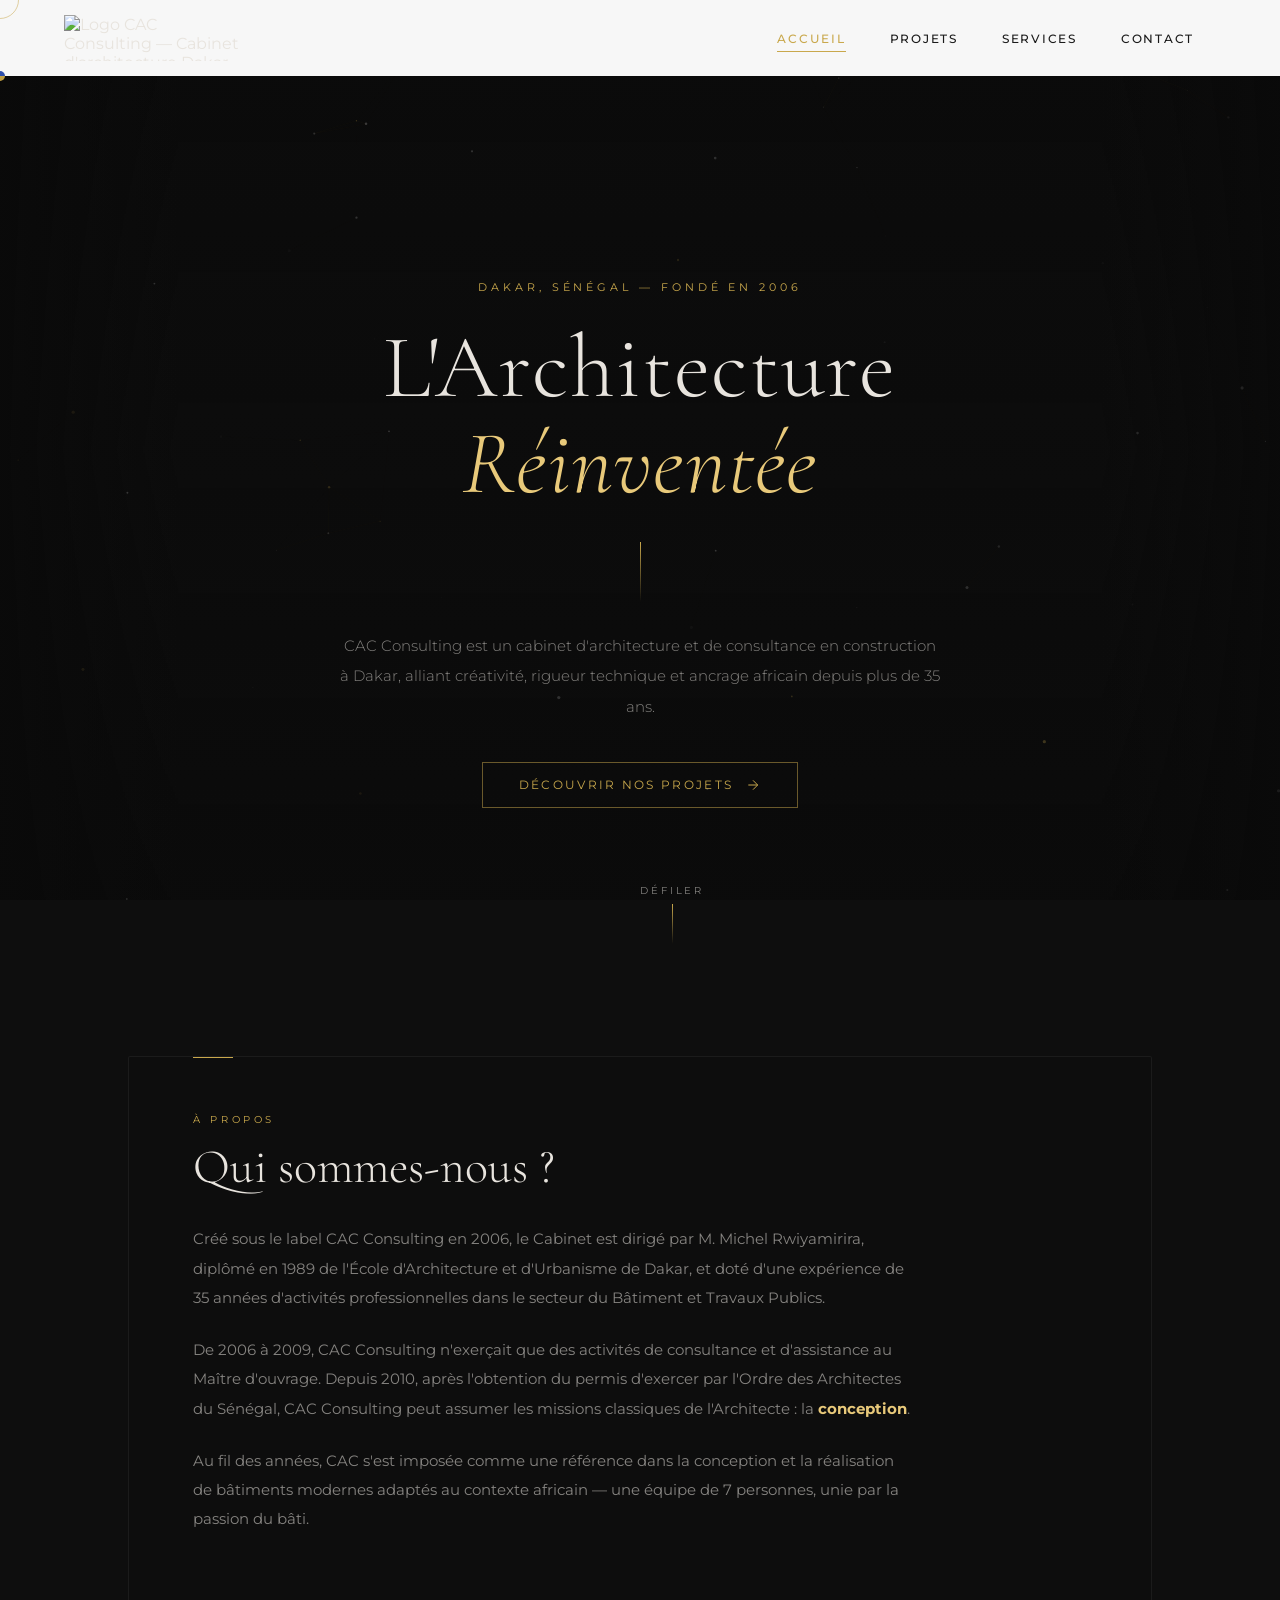
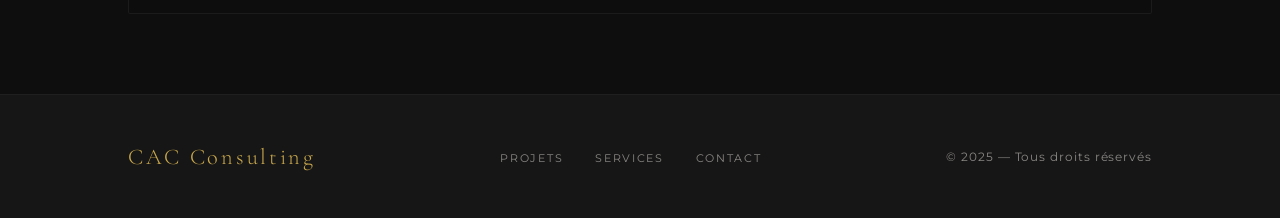
==== index.html @ 63fd09fb "Add files via upload" ====
<!DOCTYPE html>
<html lang="fr">
<head>
  <meta charset="UTF-8">
  <meta name="viewport" content="width=device-width, initial-scale=1.0">

  <!-- ══ SEO ESSENTIEL ══ -->
  <title>CAC Consulting — Cabinet d'Architecture à Dakar, Sénégal</title>
  <meta name="description" content="CAC Consulting est un cabinet d'architecture et de consultance en construction à Dakar, Sénégal. Conception de projets résidentiels, commerciaux et institutionnels adaptés au contexte africain depuis 2006.">
  <meta name="keywords" content="architecte Dakar, cabinet architecture Sénégal, CAC Consulting, construction Dakar, maître d'œuvre Sénégal, projet architectural Afrique">
  <meta name="author" content="CAC Consulting">
  <meta name="robots" content="index, follow">
  <link rel="canonical" href="https://cacarchitecture.com/index.html">

  <!-- ══ OPEN GRAPH (aperçu sur réseaux sociaux & Google) ══ -->
  <meta property="og:type" content="website">
  <meta property="og:url" content="https://cacarchitecture.com/">
  <meta property="og:title" content="CAC Consulting — Cabinet d'Architecture à Dakar">
  <meta property="og:description" content="Cabinet d'architecture et de consultance en construction à Dakar depuis 2006. Projets résidentiels, commerciaux et institutionnels au Sénégal et en Afrique.">
  <meta property="og:image" content="https://cacarchitecture.com/logoCAC2018SANSADRESSE.jpg">
  <meta property="og:locale" content="fr_SN">
  <meta property="og:site_name" content="CAC Consulting">

  <!-- ══ TWITTER CARD ══ -->
  <meta name="twitter:card" content="summary_large_image">
  <meta name="twitter:title" content="CAC Consulting — Cabinet d'Architecture à Dakar">
  <meta name="twitter:description" content="Cabinet d'architecture et de consultance en construction à Dakar depuis 2006.">
  <meta name="twitter:image" content="https://cacarchitecture.com/logoCAC2018SANSADRESSE.jpg">

  <!-- ══ FAVICON ══ -->
  <link rel="icon" type="image/svg+xml" href="favicon.svg">
  <link rel="icon" type="image/x-icon" href="favicon.ico">
  <link rel="apple-touch-icon" href="logoCAC2018SANSADRESSE.jpg">

  <!-- ══ SITEMAP & GOOGLE VERIFICATION ══ -->
  <meta name="google-site-verification" content="D6fVQPkwLm6LbnznuDpo_5Sk0I5CXZThXL60YUPrvog">

  <!-- ══ DONNÉES STRUCTURÉES (Schema.org) — aide Google à comprendre le site ══ -->
  <script type="application/ld+json">
  {
    "@context": "https://schema.org",
    "@type": "ArchitectureFirm",
    "name": "CAC Consulting",
    "url": "https://cacarchitecture.com",
    "logo": "https://cacarchitecture.com/logoCAC2018SANSADRESSE.jpg",
    "image": "https://cacarchitecture.com/logoCAC2018SANSADRESSE.jpg",
    "description": "Cabinet d'architecture et de consultance en construction à Dakar, Sénégal. Conception de projets résidentiels, commerciaux et institutionnels adaptés au contexte africain depuis 2006.",
    "foundingDate": "2006",
    "address": {
      "@type": "PostalAddress",
      "streetAddress": "SICAP Liberté VI N°6247, 2e Étage",
      "addressLocality": "Dakar",
      "addressCountry": "SN"
    },
    "contactPoint": {
      "@type": "ContactPoint",
      "telephone": "+221-77-636-14-85",
      "email": "cac.architecture@gmail.com",
      "contactType": "customer service",
      "availableLanguage": ["French"]
    },
    "areaServed": ["Sénégal", "Afrique de l'Ouest"],
    "sameAs": []
  }
  </script>

  <link rel="stylesheet" href="style.css">
</head>
<body>

  <!-- Curseur -->
  <div id="cursor"></div>
  <div id="cursor-ring"></div>

  <!-- Loader -->
  <div id="page-loader">
    <div class="loader-logo">CAC</div>
    <div class="loader-bar"></div>
  </div>

  <!-- ══ IMAGES DÉFILANTES EN ARRIÈRE-PLAN ══ -->
  <div class="bg-strip-wrapper">
    <div class="bg-strip row-1">
      <img src="images/GARDEN SPA A NGOR copie.jpg"                                    alt="">
      <img src="images/IMMEUBLE DE RESIDENCES A SACRE COEUR CHEIKH MBACKE copie.jpg"  alt="">
      <img src="images/MIX BUREAUX ET RESIDENCES AU ALMADIES copie.jpg"               alt="">
      <img src="images/IMMEUBLE D'APPARTEMENT CHEIKH SARR copie.jpg"                  alt="">
      <img src="images/Diapositive1.JPG"                                               alt="">
      <img src="images/AMPHITHEATRE copie.jpg"                                        alt="">
      <img src="images/ISD DAKAR 001.jpg"                                             alt="">
      <!-- Duplicata boucle -->
      <img src="images/GARDEN SPA A NGOR copie.jpg"                                    alt="">
      <img src="images/IMMEUBLE DE RESIDENCES A SACRE COEUR CHEIKH MBACKE copie.jpg"  alt="">
      <img src="images/MIX BUREAUX ET RESIDENCES AU ALMADIES copie.jpg"               alt="">
      <img src="images/IMMEUBLE D'APPARTEMENT CHEIKH SARR copie.jpg"                  alt="">
      <img src="images/Diapositive1.JPG"                                               alt="">
      <img src="images/AMPHITHEATRE copie.jpg"                                        alt="">
      <img src="images/ISD DAKAR 001.jpg"                                             alt="">
    </div>
    <div class="bg-strip row-2">
      <img src="images/VUE 1 OPTION 3.jpg"                                            alt="">
      <img src="images/VUE D'ENSEMBLE.jpeg"                                           alt="">
      <img src="images/VUE 04 GASHAGAZA 000 CADRE copie.jpg"                          alt="">
      <img src="images/VUE 5.jpg"                                                     alt="">
      <img src="images/VUE 01 PEYTAVIN MAJ copie.jpg"                                 alt="">
      <img src="images/VUE CONIQUE GAUCHE IMM MALAMINE CADRE copie.jpg"               alt="">
      <img src="images/Tambacounda.png"                                               alt="">
      <!-- Duplicata -->
      <img src="images/VUE 1 OPTION 3.jpg"                                            alt="">
      <img src="images/VUE D'ENSEMBLE.jpeg"                                           alt="">
      <img src="images/VUE 04 GASHAGAZA 000 CADRE copie.jpg"                          alt="">
      <img src="images/VUE 5.jpg"                                                     alt="">
      <img src="images/VUE 01 PEYTAVIN MAJ copie.jpg"                                 alt="">
      <img src="images/VUE CONIQUE GAUCHE IMM MALAMINE CADRE copie.jpg"               alt="">
      <img src="images/Tambacounda.png"                                               alt="">
    </div>
    <div class="bg-strip-divider"></div>
  </div>

  <canvas id="particles-canvas"></canvas>

  <!-- HEADER -->
  <header>
    <div class="logo-container">
      <img src="logoCAC2018SANSADRESSE.jpg" alt="Logo CAC Consulting — Cabinet d'architecture Dakar" class="logo">
    </div>
    <button class="hamburger" aria-label="Menu" aria-expanded="false">
      <span></span><span></span><span></span>
    </button>
    <nav>
      <ul>
        <li><a href="index.html">Accueil</a></li>
        <li><a href="projets.html">Projets</a></li>
        <li><a href="services.html">Services</a></li>
        <li><a href="contact.html">Contact</a></li>
      </ul>
    </nav>
  </header>

  <!-- HERO -->
  <section id="accueil">
    <div class="hero-inner">
      <p class="hero-eyebrow">Dakar, Sénégal — Fondé en 2006</p>
      <h1 class="hero-title">L'Architecture<br><em>Réinventée</em></h1>
      <div class="hero-divider"></div>
      <p class="hero-text">
        CAC Consulting est un cabinet d'architecture et de consultance en construction à Dakar, alliant créativité, rigueur technique et ancrage africain depuis plus de 35 ans.
      </p>
      <a href="projets.html" class="hero-cta">
        Découvrir nos projets
        <svg viewBox="0 0 24 24" fill="none" stroke="currentColor" stroke-width="1.5">
          <path d="M5 12h14M12 5l7 7-7 7"/>
        </svg>
      </a>
    </div>
    <div class="scroll-hint">
      <span>Défiler</span>
      <div class="scroll-arrow"></div>
    </div>
  </section>

  <!-- QUI SOMMES-NOUS -->
  <div class="section-wrapper fade-in">
    <div class="section-box">
      <span class="section-label">À propos</span>
      <h2 class="section-title">Qui sommes-nous ?</h2>
      <p class="section-text">
        Créé sous le label CAC Consulting en 2006, le Cabinet est dirigé par M. Michel Rwiyamirira, diplômé en 1989 de l'École d'Architecture et d'Urbanisme de Dakar, et doté d'une expérience de 35 années d'activités professionnelles dans le secteur du Bâtiment et Travaux Publics.
      </p>
      <p class="section-text">
        De 2006 à 2009, CAC Consulting n'exerçait que des activités de consultance et d'assistance au Maître d'ouvrage. Depuis 2010, après l'obtention du permis d'exercer par l'Ordre des Architectes du Sénégal, CAC Consulting peut assumer les missions classiques de l'Architecte : la <strong style="color:var(--gold-light)">conception</strong>.
      </p>
      <p class="section-text">
        Au fil des années, CAC s'est imposée comme une référence dans la conception et la réalisation de bâtiments modernes adaptés au contexte africain — une équipe de 7 personnes, unie par la passion du bâti.
      </p>
    </div>
  </div>

  <!-- FOOTER -->
  <footer>
    <div class="footer-brand">CAC Consulting</div>
    <ul class="footer-links">
      <li><a href="projets.html">Projets</a></li>
      <li><a href="services.html">Services</a></li>
      <li><a href="contact.html">Contact</a></li>
    </ul>
    <p class="footer-copy">© 2025 — Tous droits réservés</p>
  </footer>

  <button id="topBtn" title="Retour en haut" style="display:none">↑</button>

  <script src="javascript.js"></script>

  <!-- Style bandeau images défilantes -->
  <style>
    .bg-strip-wrapper {
      position: fixed; inset: 0; z-index: -3; overflow: hidden;
    }
    .bg-strip-wrapper::before {
      content: ''; position: absolute; inset: 0;
      background: linear-gradient(to right, rgba(10,10,10,0.92) 0%, transparent 14%),
                  linear-gradient(to left,  rgba(10,10,10,0.92) 0%, transparent 14%);
      z-index: 3; pointer-events: none;
    }
    .bg-strip-wrapper::after {
      content: ''; position: absolute; inset: 0;
      background: linear-gradient(to bottom, rgba(10,10,10,0.72) 0%, rgba(10,10,10,0.48) 50%, rgba(10,10,10,0.78) 100%);
      z-index: 2;
    }
    .bg-strip-divider {
      position: fixed; top: 50%; left: 0; width: 100%; height: 8px;
      background: #0e0e0e; z-index: 0; transform: translateY(-50%);
    }
    .bg-strip { display: flex; position: absolute; left: 0; gap: 8px; will-change: transform; }
    .bg-strip.row-1 { top: 0; height: calc(50% - 4px); animation: scrollLeft 42s linear infinite; }
    .bg-strip.row-2 { bottom: 0; height: calc(50% - 4px); animation: scrollRight 48s linear infinite; }
    .bg-strip img { height: 100%; width: auto; flex-shrink: 0; object-fit: cover; filter: brightness(0.52) saturate(0.6); display: block; }
    @keyframes scrollLeft  { from { transform: translateX(0);    } to { transform: translateX(-50%); } }
    @keyframes scrollRight { from { transform: translateX(-50%); } to { transform: translateX(0);    } }
    @media (max-width: 768px) {
      .bg-strip.row-2, .bg-strip-divider { display: none; }
      .bg-strip.row-1 { top: 0; height: 100vh; animation-duration: 28s; }
    }
  </style>
</body>
</html>
---- style.css ----
/* ================================================================
   CAC CONSULTING — style.css
   Direction : Luxury Architecture — Sombre · Raffiné · Premium
   ================================================================ */

@import url('https://fonts.googleapis.com/css2?family=Cormorant+Garamond:ital,wght@0,300;0,400;0,600;1,300;1,400&family=Montserrat:wght@300;400;500;600&display=swap');

/* ── Variables ── */
:root {
  --gold: #c9a84c;
  --gold-light: #e8c97a;
  --red: #c0392b;
  --dark: #0e0e0e;
  --dark-2: #161616;
  --dark-3: #1e1e1e;
  --glass: rgba(14,14,14,0.72);
  --glass-light: rgba(255,255,255,0.04);
  --text: #e8e4de;
  --text-muted: rgba(232,228,222,0.55);
  --header-h: 76px;
  --ease: cubic-bezier(0.25, 0.46, 0.45, 0.94);
}

/* ── Reset ── */
*, *::before, *::after {
  margin: 0; padding: 0;
  box-sizing: border-box;
}

html { scroll-behavior: smooth; }

body {
  font-family: 'Montserrat', sans-serif;
  background: var(--dark);
  color: var(--text);
  overflow-x: hidden;
  cursor: none;
}

/* ─────────────────────────────────────────
   CURSEUR PERSONNALISÉ
───────────────────────────────────────── */
#cursor {
  position: fixed;
  width: 10px; height: 10px;
  background: var(--gold);
  border-radius: 50%;
  pointer-events: none;
  z-index: 9999;
  transform: translate(-50%, -50%);
  transition: transform 0.08s, width 0.2s var(--ease), height 0.2s var(--ease), background 0.2s;
  mix-blend-mode: difference;
}

#cursor-ring {
  position: fixed;
  width: 38px; height: 38px;
  border: 1px solid rgba(201,168,76,0.5);
  border-radius: 50%;
  pointer-events: none;
  z-index: 9998;
  transform: translate(-50%, -50%);
  transition: transform 0.18s var(--ease), width 0.3s var(--ease), height 0.3s var(--ease), opacity 0.3s;
}

body:has(a:hover) #cursor,
body:has(.project-card:hover) #cursor { width: 18px; height: 18px; }
body:has(a:hover) #cursor-ring,
body:has(.project-card:hover) #cursor-ring { width: 60px; height: 60px; opacity: 0.6; }

/* ─────────────────────────────────────────
   FOND PARALLAXE
───────────────────────────────────────── */
#parallax-bg {
  position: fixed;
  inset: -20% 0;
  background: url('images/Makofa am.jpg') center/cover no-repeat;
  z-index: -2;
  will-change: transform;
  filter: brightness(0.28) saturate(0.6);
}

/* Canvas particules */
#particles-canvas {
  position: fixed;
  inset: 0;
  z-index: -1;
  pointer-events: none;
  opacity: 0.6;
}

/* ─────────────────────────────────────────
   HEADER
───────────────────────────────────────── */
header {
  position: fixed;
  top: 0; left: 0;
  width: 100%;
  height: var(--header-h);
  display: flex;
  justify-content: space-between;
  align-items: center;
  padding: 0 5%;
  background: rgba(255,255,255,0.97);
  backdrop-filter: blur(16px);
  z-index: 1000;
  transition: height 0.4s var(--ease), box-shadow 0.4s;
  box-shadow: 0 1px 0 rgba(0,0,0,0.08);
}

header.scrolled {
  height: 60px;
  box-shadow: 0 4px 30px rgba(0,0,0,0.12);
}

.logo-container { height: 46px; display: flex; align-items: center; }
.logo { height: 100%; width: auto; max-width: 180px; transition: opacity 0.3s; }
.logo:hover { opacity: 0.8; }

nav ul { display: flex; list-style: none; gap: 0; }
nav li { position: relative; }

nav a {
  display: block;
  padding: 8px 22px;
  text-decoration: none;
  color: #1a1a1a;
  font-family: 'Montserrat', sans-serif;
  font-size: 0.78rem;
  font-weight: 500;
  letter-spacing: 0.14em;
  text-transform: uppercase;
  transition: color 0.3s;
  position: relative;
}

nav a::after {
  content: '';
  position: absolute;
  bottom: 2px; left: 22px;
  width: 0; height: 1px;
  background: var(--gold);
  transition: width 0.35s var(--ease);
}

nav a:hover { color: var(--gold); }
nav a:hover::after,
nav a.active::after { width: calc(100% - 44px); }
nav a.active { color: var(--gold); }

/* Hamburger mobile */
.hamburger {
  display: none;
  flex-direction: column;
  gap: 5px;
  cursor: none;
  padding: 4px;
}
.hamburger span {
  display: block;
  width: 24px; height: 2px;
  background: #1a1a1a;
  transition: all 0.35s var(--ease);
}
.hamburger.open span:nth-child(1) { transform: translateY(7px) rotate(45deg); }
.hamburger.open span:nth-child(2) { opacity: 0; }
.hamburger.open span:nth-child(3) { transform: translateY(-7px) rotate(-45deg); }

/* ─────────────────────────────────────────
   LOADER PAGE
───────────────────────────────────────── */
#page-loader {
  position: fixed;
  inset: 0;
  background: var(--dark);
  z-index: 9990;
  display: flex;
  align-items: center;
  justify-content: center;
  flex-direction: column;
  gap: 20px;
  transition: opacity 0.7s var(--ease), visibility 0.7s;
}

#page-loader.hidden { opacity: 0; visibility: hidden; }

.loader-logo {
  font-family: 'Cormorant Garamond', serif;
  font-size: 2.2rem;
  font-weight: 300;
  color: var(--gold);
  letter-spacing: 0.3em;
  animation: pulse 1.4s ease-in-out infinite;
}

.loader-bar {
  width: 120px; height: 1px;
  background: rgba(201,168,76,0.2);
  position: relative;
  overflow: hidden;
}

.loader-bar::after {
  content: '';
  position: absolute;
  top: 0; left: -100%;
  width: 100%; height: 100%;
  background: var(--gold);
  animation: loadBar 1.2s var(--ease) infinite;
}

@keyframes loadBar {
  to { left: 100%; }
}

@keyframes pulse {
  0%, 100% { opacity: 1; }
  50% { opacity: 0.4; }
}

/* ─────────────────────────────────────────
   HERO SECTION
───────────────────────────────────────── */
#accueil {
  min-height: 100vh;
  display: flex;
  align-items: center;
  justify-content: center;
  padding: calc(var(--header-h) + 40px) 10% 80px;
  position: relative;
}

.hero-inner {
  text-align: center;
  max-width: 860px;
}

.hero-eyebrow {
  font-size: 0.7rem;
  letter-spacing: 0.35em;
  text-transform: uppercase;
  color: var(--gold);
  margin-bottom: 1.6rem;
  opacity: 0;
  animation: fadeUp 0.8s var(--ease) 0.5s forwards;
}

.hero-title {
  font-family: 'Cormorant Garamond', serif;
  font-size: clamp(3rem, 7vw, 6rem);
  font-weight: 300;
  line-height: 1.08;
  letter-spacing: 0.02em;
  margin-bottom: 1.8rem;
  opacity: 0;
  animation: fadeUp 1s var(--ease) 0.7s forwards;
}

.hero-title em {
  font-style: italic;
  color: var(--gold-light);
}

.hero-divider {
  width: 1px;
  height: 60px;
  background: linear-gradient(to bottom, var(--gold), transparent);
  margin: 0 auto 1.8rem;
  opacity: 0;
  animation: fadeUp 0.8s var(--ease) 1s forwards;
}

.hero-text {
  font-size: 0.95rem;
  font-weight: 300;
  line-height: 2;
  color: var(--text-muted);
  max-width: 600px;
  margin: 0 auto 2.5rem;
  opacity: 0;
  animation: fadeUp 0.8s var(--ease) 1.2s forwards;
}

.hero-cta {
  display: inline-flex;
  align-items: center;
  gap: 12px;
  padding: 14px 36px;
  border: 1px solid rgba(201,168,76,0.5);
  color: var(--gold);
  font-size: 0.72rem;
  letter-spacing: 0.2em;
  text-transform: uppercase;
  text-decoration: none;
  font-family: 'Montserrat', sans-serif;
  position: relative;
  overflow: hidden;
  transition: color 0.4s, border-color 0.4s;
  opacity: 0;
  animation: fadeUp 0.8s var(--ease) 1.4s forwards;
}

.hero-cta::before {
  content: '';
  position: absolute;
  inset: 0;
  background: var(--gold);
  transform: translateX(-100%);
  transition: transform 0.4s var(--ease);
  z-index: -1;
}

.hero-cta:hover { color: var(--dark); border-color: var(--gold); }
.hero-cta:hover::before { transform: translateX(0); }

.hero-cta svg { width: 16px; height: 16px; transition: transform 0.3s; }
.hero-cta:hover svg { transform: translateX(4px); }

/* Scroll indicator */
.scroll-hint {
  position: absolute;
  bottom: 32px;
  left: 50%;
  transform: translateX(-50%);
  display: flex;
  flex-direction: column;
  align-items: center;
  gap: 8px;
  opacity: 0;
  animation: fadeUp 0.8s var(--ease) 1.8s forwards;
}

.scroll-hint span {
  font-size: 0.6rem;
  letter-spacing: 0.3em;
  text-transform: uppercase;
  color: var(--text-muted);
}

.scroll-arrow {
  width: 1px;
  height: 40px;
  background: linear-gradient(to bottom, var(--gold), transparent);
  animation: scrollPulse 1.8s ease-in-out infinite;
}

@keyframes scrollPulse {
  0% { opacity: 0; transform: scaleY(0); transform-origin: top; }
  50% { opacity: 1; transform: scaleY(1); }
  100% { opacity: 0; transform: scaleY(1); }
}

/* ─────────────────────────────────────────
   SECTIONS GÉNÉRIQUES
───────────────────────────────────────── */
body { padding-top: var(--header-h); }

.section-wrapper {
  padding: 5rem 10%;
}

.section-box {
  max-width: 1200px;
  margin: 0 auto;
  padding: 3.5rem 4rem;
  background: var(--glass);
  border: 1px solid rgba(255,255,255,0.06);
  border-radius: 2px;
  backdrop-filter: blur(12px);
  position: relative;
}

.section-box::before {
  content: '';
  position: absolute;
  top: 0; left: 4rem;
  width: 40px; height: 1px;
  background: var(--gold);
}

.section-label {
  font-size: 0.65rem;
  letter-spacing: 0.35em;
  text-transform: uppercase;
  color: var(--gold);
  margin-bottom: 0.8rem;
  display: block;
}

.section-title {
  font-family: 'Cormorant Garamond', serif;
  font-size: clamp(2rem, 4vw, 3rem);
  font-weight: 300;
  line-height: 1.2;
  margin-bottom: 1.8rem;
  color: var(--text);
}

.section-text {
  color: var(--text-muted);
  font-size: 0.92rem;
  line-height: 2;
  max-width: 720px;
  margin-bottom: 1.4rem;
}

/* ─────────────────────────────────────────
   PAGE PROJETS — GRILLE
───────────────────────────────────────── */
.projects-grid {
  display: grid;
  grid-template-columns: repeat(auto-fill, minmax(320px, 1fr));
  gap: 1.5rem;
  margin-top: 2.5rem;
}

.project-card {
  position: relative;
  overflow: hidden;
  border-radius: 2px;
  background: var(--dark-3);
  aspect-ratio: 4/3;
  cursor: none;
}

.project-card img {
  position: absolute;
  inset: 0;
  width: 100%; height: 100%;
  object-fit: cover;
  transition: transform 0.7s var(--ease), filter 0.5s;
  filter: brightness(0.75) saturate(0.85);
}

.project-card:hover img {
  transform: scale(1.08);
  filter: brightness(0.55) saturate(0.7);
}

.project-card-overlay {
  position: absolute;
  inset: 0;
  background: linear-gradient(to top, rgba(14,14,14,0.95) 0%, rgba(14,14,14,0.1) 60%);
  display: flex;
  flex-direction: column;
  justify-content: flex-end;
  padding: 1.6rem;
  transition: background 0.4s;
}

.project-card:hover .project-card-overlay {
  background: linear-gradient(to top, rgba(14,14,14,0.98) 0%, rgba(14,14,14,0.4) 100%);
}

.project-card h3 {
  font-family: 'Cormorant Garamond', serif;
  font-size: 1.3rem;
  font-weight: 400;
  letter-spacing: 0.04em;
  color: white;
  margin-bottom: 0;
  transform: translateY(4px);
  transition: transform 0.4s var(--ease);
}

.project-card-zoom {
  display: flex;
  align-items: center;
  gap: 8px;
  margin-top: 0.8rem;
  font-size: 0.65rem;
  letter-spacing: 0.2em;
  text-transform: uppercase;
  color: var(--gold);
  opacity: 0;
  transform: translateY(10px);
  transition: opacity 0.4s var(--ease) 0.05s, transform 0.4s var(--ease) 0.05s;
}

.project-card:hover h3 { transform: translateY(0); }
.project-card:hover .project-card-zoom { opacity: 1; transform: translateY(0); }

.project-card-zoom svg { width: 14px; height: 14px; }

/* ─────────────────────────────────────────
   LIGHTBOX PREMIUM
───────────────────────────────────────── */
#lightbox {
  display: none;
  position: fixed;
  inset: 0;
  z-index: 5000;
  background: rgba(6,6,6,0.97);
  align-items: center;
  justify-content: center;
  animation: lbFadeIn 0.35s var(--ease);
}

#lightbox.active { display: flex; }

@keyframes lbFadeIn {
  from { opacity: 0; }
  to { opacity: 1; }
}

.lb-inner {
  position: relative;
  max-width: 92vw;
  max-height: 92vh;
  display: flex;
  flex-direction: column;
  align-items: center;
  gap: 16px;
}

#lightbox-img {
  max-width: 88vw;
  max-height: 80vh;
  object-fit: contain;
  border-radius: 2px;
  box-shadow: 0 40px 100px rgba(0,0,0,0.8);
  animation: lbImgIn 0.4s var(--ease);
}

@keyframes lbImgIn {
  from { transform: scale(0.94); opacity: 0; }
  to { transform: scale(1); opacity: 1; }
}

.lb-caption {
  font-family: 'Cormorant Garamond', serif;
  font-size: 1.1rem;
  font-weight: 300;
  letter-spacing: 0.08em;
  color: rgba(255,255,255,0.6);
  text-align: center;
}

.lb-close {
  position: fixed;
  top: 24px; right: 32px;
  width: 44px; height: 44px;
  display: flex; align-items: center; justify-content: center;
  border: 1px solid rgba(255,255,255,0.15);
  border-radius: 50%;
  cursor: none;
  color: rgba(255,255,255,0.7);
  font-size: 1.4rem;
  line-height: 1;
  transition: border-color 0.3s, color 0.3s, transform 0.4s var(--ease);
}

.lb-close:hover {
  border-color: var(--gold);
  color: var(--gold);
  transform: rotate(90deg);
}

.lb-nav {
  position: fixed;
  top: 50%;
  transform: translateY(-50%);
  width: 50px; height: 50px;
  display: flex; align-items: center; justify-content: center;
  border: 1px solid rgba(255,255,255,0.1);
  border-radius: 50%;
  cursor: none;
  color: rgba(255,255,255,0.6);
  font-size: 1.2rem;
  transition: all 0.3s;
}

.lb-nav:hover { border-color: var(--gold); color: var(--gold); }
.lb-prev { left: 20px; }
.lb-next { right: 20px; }

/* ─────────────────────────────────────────
   PAGE SERVICES
───────────────────────────────────────── */
.services-grid {
  display: grid;
  grid-template-columns: repeat(auto-fill, minmax(260px, 1fr));
  gap: 1.2rem;
  margin-top: 2.5rem;
}

.service-item {
  padding: 2rem 1.8rem;
  border: 1px solid rgba(255,255,255,0.06);
  background: var(--glass-light);
  border-radius: 2px;
  position: relative;
  overflow: hidden;
  transition: border-color 0.4s, transform 0.4s var(--ease), background 0.4s;
}

.service-item::before {
  content: '';
  position: absolute;
  top: 0; left: 0;
  width: 2px; height: 0;
  background: var(--gold);
  transition: height 0.4s var(--ease);
}

.service-item:hover {
  border-color: rgba(201,168,76,0.2);
  transform: translateY(-4px);
  background: rgba(201,168,76,0.04);
}

.service-item:hover::before { height: 100%; }

.service-num {
  font-family: 'Cormorant Garamond', serif;
  font-size: 2.2rem;
  color: rgba(201,168,76,0.2);
  font-weight: 300;
  line-height: 1;
  margin-bottom: 0.8rem;
}

.service-item h3 {
  font-family: 'Cormorant Garamond', serif;
  font-size: 1.2rem;
  font-weight: 400;
  margin-bottom: 0.6rem;
  color: var(--text);
}

.service-item p {
  font-size: 0.82rem;
  color: var(--text-muted);
  line-height: 1.8;
}

/* ─────────────────────────────────────────
   PAGE CONTACT
───────────────────────────────────────── */
.contact-layout {
  display: grid;
  grid-template-columns: 1fr 1.6fr;
  gap: 4rem;
  margin-top: 2rem;
}

.contact-info-block { border-left: 1px solid rgba(201,168,76,0.2); padding-left: 2rem; }

.contact-info-block h3 {
  font-family: 'Cormorant Garamond', serif;
  font-size: 1.4rem;
  font-weight: 300;
  margin-bottom: 2rem;
  color: var(--gold-light);
}

.contact-info-item {
  display: flex;
  flex-direction: column;
  margin-bottom: 1.6rem;
}

.contact-info-item .ci-label {
  font-size: 0.62rem;
  letter-spacing: 0.25em;
  text-transform: uppercase;
  color: var(--gold);
  margin-bottom: 4px;
}

.contact-info-item .ci-value {
  font-size: 0.9rem;
  color: var(--text-muted);
  line-height: 1.6;
}

/* Formulaire */
.contact-form-block { }

.form-row {
  display: grid;
  grid-template-columns: 1fr 1fr;
  gap: 1rem;
}

.form-group {
  position: relative;
  margin-bottom: 1.4rem;
}

.form-group label {
  display: block;
  font-size: 0.62rem;
  letter-spacing: 0.25em;
  text-transform: uppercase;
  color: var(--gold);
  margin-bottom: 6px;
}

.form-group input,
.form-group textarea {
  width: 100%;
  background: var(--glass-light);
  border: 1px solid rgba(255,255,255,0.08);
  border-radius: 2px;
  padding: 0.85rem 1rem;
  color: var(--text);
  font-family: 'Montserrat', sans-serif;
  font-size: 0.88rem;
  transition: border-color 0.3s, background 0.3s;
}

.form-group input:focus,
.form-group textarea:focus {
  outline: none;
  border-color: rgba(201,168,76,0.4);
  background: rgba(201,168,76,0.04);
}

.form-group input::placeholder,
.form-group textarea::placeholder { color: rgba(255,255,255,0.2); }

.form-group textarea { min-height: 140px; resize: vertical; }

.btn-submit {
  display: inline-flex;
  align-items: center;
  gap: 12px;
  padding: 14px 40px;
  background: transparent;
  border: 1px solid var(--gold);
  color: var(--gold);
  font-family: 'Montserrat', sans-serif;
  font-size: 0.72rem;
  font-weight: 500;
  letter-spacing: 0.2em;
  text-transform: uppercase;
  cursor: none;
  position: relative;
  overflow: hidden;
  transition: color 0.4s;
}

.btn-submit::before {
  content: '';
  position: absolute;
  inset: 0;
  background: var(--gold);
  transform: translateX(-100%);
  transition: transform 0.4s var(--ease);
  z-index: 0;
}

.btn-submit span, .btn-submit svg { position: relative; z-index: 1; }
.btn-submit svg { width: 16px; transition: transform 0.3s; }

.btn-submit:hover { color: var(--dark); }
.btn-submit:hover::before { transform: translateX(0); }
.btn-submit:hover svg { transform: translateX(4px); }

/* ─────────────────────────────────────────
   FOOTER
───────────────────────────────────────── */
footer {
  padding: 3rem 10%;
  background: var(--dark-2);
  border-top: 1px solid rgba(255,255,255,0.04);
  display: flex;
  justify-content: space-between;
  align-items: center;
  flex-wrap: wrap;
  gap: 1rem;
}

.footer-brand {
  font-family: 'Cormorant Garamond', serif;
  font-size: 1.4rem;
  font-weight: 300;
  color: var(--gold);
  letter-spacing: 0.12em;
}

.footer-copy {
  font-size: 0.72rem;
  color: var(--text-muted);
  letter-spacing: 0.08em;
}

.footer-links {
  display: flex;
  gap: 2rem;
  list-style: none;
}

.footer-links a {
  font-size: 0.7rem;
  letter-spacing: 0.15em;
  text-transform: uppercase;
  color: var(--text-muted);
  text-decoration: none;
  transition: color 0.3s;
}

.footer-links a:hover { color: var(--gold); }

/* ─────────────────────────────────────────
   BOUTON RETOUR HAUT
───────────────────────────────────────── */
#topBtn {
  display: none;
  position: fixed;
  bottom: 32px; right: 32px;
  z-index: 900;
  width: 48px; height: 48px;
  border: 1px solid rgba(201,168,76,0.4);
  background: var(--dark-2);
  color: var(--gold);
  cursor: none;
  border-radius: 50%;
  font-size: 1.1rem;
  transition: all 0.3s var(--ease);
  display: none;
  align-items: center;
  justify-content: center;
}

#topBtn:hover {
  background: var(--gold);
  color: var(--dark);
  transform: translateY(-4px);
  box-shadow: 0 8px 24px rgba(201,168,76,0.3);
}

/* ─────────────────────────────────────────
   FADE-IN SCROLL
───────────────────────────────────────── */
.fade-in {
  opacity: 0;
  transform: translateY(28px);
  transition: opacity 0.9s var(--ease), transform 0.7s var(--ease);
}

.fade-in.visible {
  opacity: 1;
  transform: translateY(0);
}

/* ─────────────────────────────────────────
   ANIMATIONS KEYFRAMES
───────────────────────────────────────── */
@keyframes fadeUp {
  from { opacity: 0; transform: translateY(20px); }
  to { opacity: 1; transform: translateY(0); }
}

/* ─────────────────────────────────────────
   RESPONSIVE
───────────────────────────────────────── */
@media (max-width: 900px) {
  .contact-layout { grid-template-columns: 1fr; gap: 2.5rem; }
  .form-row { grid-template-columns: 1fr; }
  .section-box { padding: 2.5rem 2rem; }
}

@media (max-width: 768px) {
  :root { --header-h: 64px; }
  
  .hamburger { display: flex; }

  nav {
    position: fixed;
    top: var(--header-h); left: 0;
    width: 100%; height: 0;
    background: rgba(255,255,255,0.99);
    overflow: hidden;
    transition: height 0.4s var(--ease);
  }

  nav.open { height: calc(100vh - var(--header-h)); }

  nav ul {
    flex-direction: column;
    padding: 2rem;
    gap: 0.5rem;
  }

  nav a { font-size: 1.2rem; padding: 12px 0; }

  .hero-title { font-size: 2.8rem; }
  .section-wrapper { padding: 3rem 5%; }
  .services-grid { grid-template-columns: 1fr; }
  .projects-grid { grid-template-columns: 1fr; }

  footer {
    flex-direction: column;
    text-align: center;
    padding: 2.5rem 5%;
  }

  #cursor, #cursor-ring { display: none; }
  body { cursor: default; }
  .lb-nav { display: none; }
}
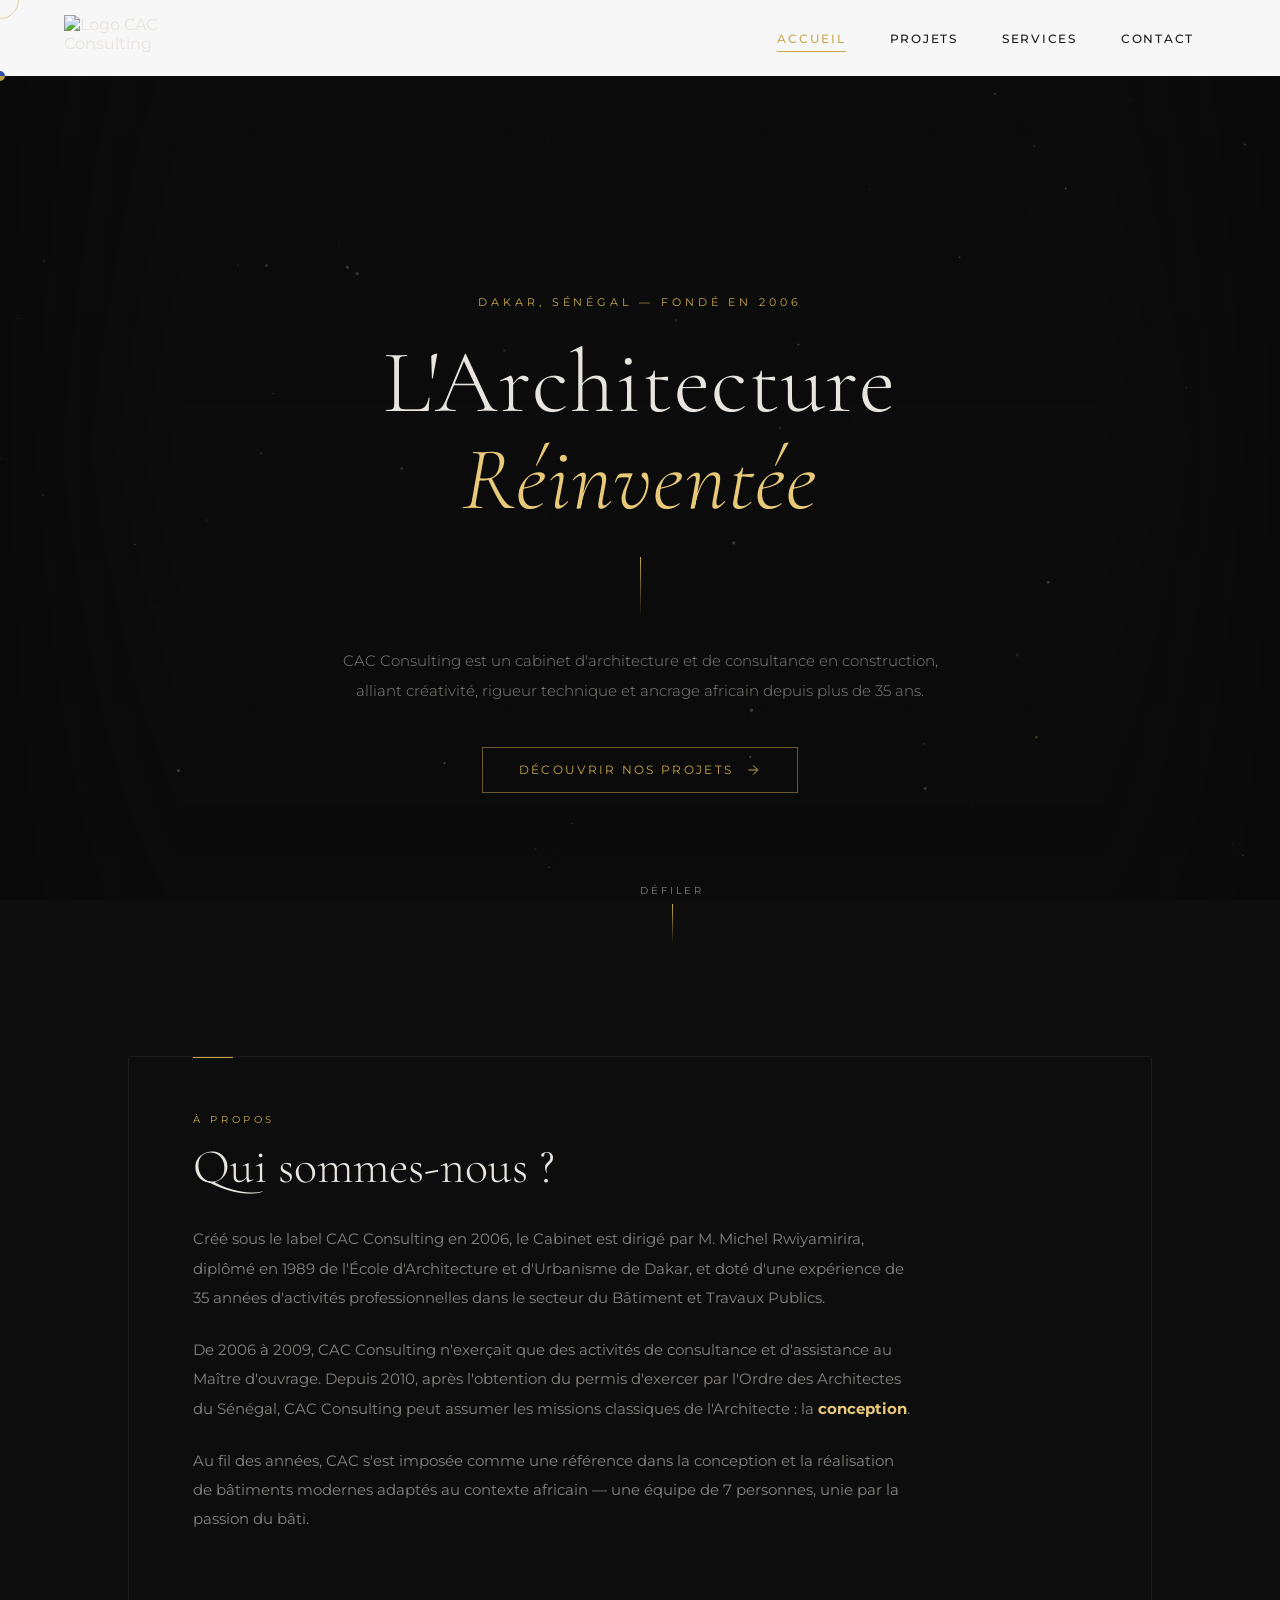
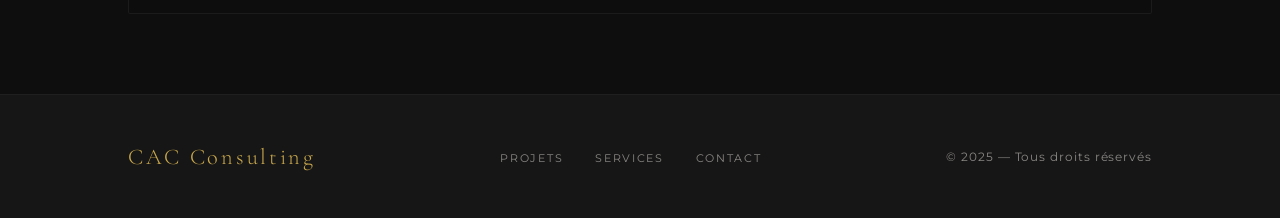
==== commit edfa721e: "Add files via upload" ====
--- a/index.html
+++ b/index.html
@@ -1,226 +1,245 @@
-<!DOCTYPE html>
-<html lang="fr">
-<head>
-  <meta charset="UTF-8">
-  <meta name="viewport" content="width=device-width, initial-scale=1.0">
-
-  <!-- ══ SEO ESSENTIEL ══ -->
-  <title>CAC Consulting — Cabinet d'Architecture à Dakar, Sénégal</title>
-  <meta name="description" content="CAC Consulting est un cabinet d'architecture et de consultance en construction à Dakar, Sénégal. Conception de projets résidentiels, commerciaux et institutionnels adaptés au contexte africain depuis 2006.">
-  <meta name="keywords" content="architecte Dakar, cabinet architecture Sénégal, CAC Consulting, construction Dakar, maître d'œuvre Sénégal, projet architectural Afrique">
-  <meta name="author" content="CAC Consulting">
-  <meta name="robots" content="index, follow">
-  <link rel="canonical" href="https://cacarchitecture.com/index.html">
-
-  <!-- ══ OPEN GRAPH (aperçu sur réseaux sociaux & Google) ══ -->
-  <meta property="og:type" content="website">
-  <meta property="og:url" content="https://cacarchitecture.com/">
-  <meta property="og:title" content="CAC Consulting — Cabinet d'Architecture à Dakar">
-  <meta property="og:description" content="Cabinet d'architecture et de consultance en construction à Dakar depuis 2006. Projets résidentiels, commerciaux et institutionnels au Sénégal et en Afrique.">
-  <meta property="og:image" content="https://cacarchitecture.com/logoCAC2018SANSADRESSE.jpg">
-  <meta property="og:locale" content="fr_SN">
-  <meta property="og:site_name" content="CAC Consulting">
-
-  <!-- ══ TWITTER CARD ══ -->
-  <meta name="twitter:card" content="summary_large_image">
-  <meta name="twitter:title" content="CAC Consulting — Cabinet d'Architecture à Dakar">
-  <meta name="twitter:description" content="Cabinet d'architecture et de consultance en construction à Dakar depuis 2006.">
-  <meta name="twitter:image" content="https://cacarchitecture.com/logoCAC2018SANSADRESSE.jpg">
-
-  <!-- ══ FAVICON ══ -->
-  <link rel="icon" type="image/svg+xml" href="favicon.svg">
-  <link rel="icon" type="image/x-icon" href="favicon.ico">
-  <link rel="apple-touch-icon" href="logoCAC2018SANSADRESSE.jpg">
-
-  <!-- ══ SITEMAP & GOOGLE VERIFICATION ══ -->
-  <meta name="google-site-verification" content="D6fVQPkwLm6LbnznuDpo_5Sk0I5CXZThXL60YUPrvog">
-
-  <!-- ══ DONNÉES STRUCTURÉES (Schema.org) — aide Google à comprendre le site ══ -->
-  <script type="application/ld+json">
-  {
-    "@context": "https://schema.org",
-    "@type": "ArchitectureFirm",
-    "name": "CAC Consulting",
-    "url": "https://cacarchitecture.com",
-    "logo": "https://cacarchitecture.com/logoCAC2018SANSADRESSE.jpg",
-    "image": "https://cacarchitecture.com/logoCAC2018SANSADRESSE.jpg",
-    "description": "Cabinet d'architecture et de consultance en construction à Dakar, Sénégal. Conception de projets résidentiels, commerciaux et institutionnels adaptés au contexte africain depuis 2006.",
-    "foundingDate": "2006",
-    "address": {
-      "@type": "PostalAddress",
-      "streetAddress": "SICAP Liberté VI N°6247, 2e Étage",
-      "addressLocality": "Dakar",
-      "addressCountry": "SN"
-    },
-    "contactPoint": {
-      "@type": "ContactPoint",
-      "telephone": "+221-77-636-14-85",
-      "email": "cac.architecture@gmail.com",
-      "contactType": "customer service",
-      "availableLanguage": ["French"]
-    },
-    "areaServed": ["Sénégal", "Afrique de l'Ouest"],
-    "sameAs": []
-  }
-  </script>
-
-  <link rel="stylesheet" href="style.css">
-</head>
-<body>
-
-  <!-- Curseur -->
-  <div id="cursor"></div>
-  <div id="cursor-ring"></div>
-
-  <!-- Loader -->
-  <div id="page-loader">
-    <div class="loader-logo">CAC</div>
-    <div class="loader-bar"></div>
-  </div>
-
-  <!-- ══ IMAGES DÉFILANTES EN ARRIÈRE-PLAN ══ -->
-  <div class="bg-strip-wrapper">
-    <div class="bg-strip row-1">
-      <img src="images/GARDEN SPA A NGOR copie.jpg"                                    alt="">
-      <img src="images/IMMEUBLE DE RESIDENCES A SACRE COEUR CHEIKH MBACKE copie.jpg"  alt="">
-      <img src="images/MIX BUREAUX ET RESIDENCES AU ALMADIES copie.jpg"               alt="">
-      <img src="images/IMMEUBLE D'APPARTEMENT CHEIKH SARR copie.jpg"                  alt="">
-      <img src="images/Diapositive1.JPG"                                               alt="">
-      <img src="images/AMPHITHEATRE copie.jpg"                                        alt="">
-      <img src="images/ISD DAKAR 001.jpg"                                             alt="">
-      <!-- Duplicata boucle -->
-      <img src="images/GARDEN SPA A NGOR copie.jpg"                                    alt="">
-      <img src="images/IMMEUBLE DE RESIDENCES A SACRE COEUR CHEIKH MBACKE copie.jpg"  alt="">
-      <img src="images/MIX BUREAUX ET RESIDENCES AU ALMADIES copie.jpg"               alt="">
-      <img src="images/IMMEUBLE D'APPARTEMENT CHEIKH SARR copie.jpg"                  alt="">
-      <img src="images/Diapositive1.JPG"                                               alt="">
-      <img src="images/AMPHITHEATRE copie.jpg"                                        alt="">
-      <img src="images/ISD DAKAR 001.jpg"                                             alt="">
-    </div>
-    <div class="bg-strip row-2">
-      <img src="images/VUE 1 OPTION 3.jpg"                                            alt="">
-      <img src="images/VUE D'ENSEMBLE.jpeg"                                           alt="">
-      <img src="images/VUE 04 GASHAGAZA 000 CADRE copie.jpg"                          alt="">
-      <img src="images/VUE 5.jpg"                                                     alt="">
-      <img src="images/VUE 01 PEYTAVIN MAJ copie.jpg"                                 alt="">
-      <img src="images/VUE CONIQUE GAUCHE IMM MALAMINE CADRE copie.jpg"               alt="">
-      <img src="images/Tambacounda.png"                                               alt="">
-      <!-- Duplicata -->
-      <img src="images/VUE 1 OPTION 3.jpg"                                            alt="">
-      <img src="images/VUE D'ENSEMBLE.jpeg"                                           alt="">
-      <img src="images/VUE 04 GASHAGAZA 000 CADRE copie.jpg"                          alt="">
-      <img src="images/VUE 5.jpg"                                                     alt="">
-      <img src="images/VUE 01 PEYTAVIN MAJ copie.jpg"                                 alt="">
-      <img src="images/VUE CONIQUE GAUCHE IMM MALAMINE CADRE copie.jpg"               alt="">
-      <img src="images/Tambacounda.png"                                               alt="">
-    </div>
-    <div class="bg-strip-divider"></div>
-  </div>
-
-  <canvas id="particles-canvas"></canvas>
-
-  <!-- HEADER -->
-  <header>
-    <div class="logo-container">
-      <img src="logoCAC2018SANSADRESSE.jpg" alt="Logo CAC Consulting — Cabinet d'architecture Dakar" class="logo">
-    </div>
-    <button class="hamburger" aria-label="Menu" aria-expanded="false">
-      <span></span><span></span><span></span>
-    </button>
-    <nav>
-      <ul>
-        <li><a href="index.html">Accueil</a></li>
-        <li><a href="projets.html">Projets</a></li>
-        <li><a href="services.html">Services</a></li>
-        <li><a href="contact.html">Contact</a></li>
-      </ul>
-    </nav>
-  </header>
-
-  <!-- HERO -->
-  <section id="accueil">
-    <div class="hero-inner">
-      <p class="hero-eyebrow">Dakar, Sénégal — Fondé en 2006</p>
-      <h1 class="hero-title">L'Architecture<br><em>Réinventée</em></h1>
-      <div class="hero-divider"></div>
-      <p class="hero-text">
-        CAC Consulting est un cabinet d'architecture et de consultance en construction à Dakar, alliant créativité, rigueur technique et ancrage africain depuis plus de 35 ans.
-      </p>
-      <a href="projets.html" class="hero-cta">
-        Découvrir nos projets
-        <svg viewBox="0 0 24 24" fill="none" stroke="currentColor" stroke-width="1.5">
-          <path d="M5 12h14M12 5l7 7-7 7"/>
-        </svg>
-      </a>
-    </div>
-    <div class="scroll-hint">
-      <span>Défiler</span>
-      <div class="scroll-arrow"></div>
-    </div>
-  </section>
-
-  <!-- QUI SOMMES-NOUS -->
-  <div class="section-wrapper fade-in">
-    <div class="section-box">
-      <span class="section-label">À propos</span>
-      <h2 class="section-title">Qui sommes-nous ?</h2>
-      <p class="section-text">
-        Créé sous le label CAC Consulting en 2006, le Cabinet est dirigé par M. Michel Rwiyamirira, diplômé en 1989 de l'École d'Architecture et d'Urbanisme de Dakar, et doté d'une expérience de 35 années d'activités professionnelles dans le secteur du Bâtiment et Travaux Publics.
-      </p>
-      <p class="section-text">
-        De 2006 à 2009, CAC Consulting n'exerçait que des activités de consultance et d'assistance au Maître d'ouvrage. Depuis 2010, après l'obtention du permis d'exercer par l'Ordre des Architectes du Sénégal, CAC Consulting peut assumer les missions classiques de l'Architecte : la <strong style="color:var(--gold-light)">conception</strong>.
-      </p>
-      <p class="section-text">
-        Au fil des années, CAC s'est imposée comme une référence dans la conception et la réalisation de bâtiments modernes adaptés au contexte africain — une équipe de 7 personnes, unie par la passion du bâti.
-      </p>
-    </div>
-  </div>
-
-  <!-- FOOTER -->
-  <footer>
-    <div class="footer-brand">CAC Consulting</div>
-    <ul class="footer-links">
-      <li><a href="projets.html">Projets</a></li>
-      <li><a href="services.html">Services</a></li>
-      <li><a href="contact.html">Contact</a></li>
-    </ul>
-    <p class="footer-copy">© 2025 — Tous droits réservés</p>
-  </footer>
-
-  <button id="topBtn" title="Retour en haut" style="display:none">↑</button>
-
-  <script src="javascript.js"></script>
-
-  <!-- Style bandeau images défilantes -->
-  <style>
-    .bg-strip-wrapper {
-      position: fixed; inset: 0; z-index: -3; overflow: hidden;
-    }
-    .bg-strip-wrapper::before {
-      content: ''; position: absolute; inset: 0;
-      background: linear-gradient(to right, rgba(10,10,10,0.92) 0%, transparent 14%),
-                  linear-gradient(to left,  rgba(10,10,10,0.92) 0%, transparent 14%);
-      z-index: 3; pointer-events: none;
-    }
-    .bg-strip-wrapper::after {
-      content: ''; position: absolute; inset: 0;
-      background: linear-gradient(to bottom, rgba(10,10,10,0.72) 0%, rgba(10,10,10,0.48) 50%, rgba(10,10,10,0.78) 100%);
-      z-index: 2;
-    }
-    .bg-strip-divider {
-      position: fixed; top: 50%; left: 0; width: 100%; height: 8px;
-      background: #0e0e0e; z-index: 0; transform: translateY(-50%);
-    }
-    .bg-strip { display: flex; position: absolute; left: 0; gap: 8px; will-change: transform; }
-    .bg-strip.row-1 { top: 0; height: calc(50% - 4px); animation: scrollLeft 42s linear infinite; }
-    .bg-strip.row-2 { bottom: 0; height: calc(50% - 4px); animation: scrollRight 48s linear infinite; }
-    .bg-strip img { height: 100%; width: auto; flex-shrink: 0; object-fit: cover; filter: brightness(0.52) saturate(0.6); display: block; }
-    @keyframes scrollLeft  { from { transform: translateX(0);    } to { transform: translateX(-50%); } }
-    @keyframes scrollRight { from { transform: translateX(-50%); } to { transform: translateX(0);    } }
-    @media (max-width: 768px) {
-      .bg-strip.row-2, .bg-strip-divider { display: none; }
-      .bg-strip.row-1 { top: 0; height: 100vh; animation-duration: 28s; }
-    }
-  </style>
-</body>
-</html>
+<!DOCTYPE html>
+<html lang="fr">
+<head>
+  <meta charset="UTF-8">
+  <meta name="viewport" content="width=device-width, initial-scale=1.0">
+  <meta name="description" content="CAC Consulting - Cabinet d'architecture et de consultance en construction au Sénégal.">
+  <meta name="google-site-verification" content="D6fVQPkwLm6LbnznuDpo_5Sk0I5CXZThXL60YUPrvog">
+  <title>CAC Consulting — Architecture & Construction</title>
+  <link rel="stylesheet" href="style.css">
+  <style>
+    /* ══════════════════════════════════════
+       BANDEAU IMAGES DÉFILANTES — index only
+    ══════════════════════════════════════ */
+    .bg-strip-wrapper {
+      position: fixed;
+      inset: 0;
+      z-index: -3;
+      overflow: hidden;
+    }
+
+    /* Fondu latéral gauche / droite */
+    .bg-strip-wrapper::before {
+      content: '';
+      position: absolute;
+      inset: 0;
+      background:
+        linear-gradient(to right, rgba(10,10,10,0.92) 0%, transparent 14%),
+        linear-gradient(to left,  rgba(10,10,10,0.92) 0%, transparent 14%);
+      z-index: 3;
+      pointer-events: none;
+    }
+
+    /* Overlay général haut/bas + assombrissement */
+    .bg-strip-wrapper::after {
+      content: '';
+      position: absolute;
+      inset: 0;
+      background: linear-gradient(
+        to bottom,
+        rgba(10,10,10,0.72) 0%,
+        rgba(10,10,10,0.48) 50%,
+        rgba(10,10,10,0.78) 100%
+      );
+      z-index: 2;
+    }
+
+    /* Séparateur entre les deux rangées */
+    .bg-strip-divider {
+      position: fixed;
+      top: 50%;
+      left: 0;
+      width: 100%;
+      height: 8px;
+      background: #0e0e0e;
+      z-index: 0;
+      transform: translateY(-50%);
+    }
+
+    /* Rangée générique */
+    .bg-strip {
+      display: flex;
+      position: absolute;
+      left: 0;
+      gap: 8px;
+      will-change: transform;
+    }
+
+    /* Rangée haute : défile vers la gauche */
+    .bg-strip.row-1 {
+      top: 0;
+      height: calc(50% - 4px);
+      animation: scrollLeft 42s linear infinite;
+    }
+
+    /* Rangée basse : défile vers la droite */
+    .bg-strip.row-2 {
+      bottom: 0;
+      height: calc(50% - 4px);
+      animation: scrollRight 48s linear infinite;
+    }
+
+    .bg-strip img {
+      height: 100%;
+      width: auto;
+      flex-shrink: 0;
+      object-fit: cover;
+      filter: brightness(0.52) saturate(0.6);
+      display: block;
+    }
+
+    @keyframes scrollLeft {
+      from { transform: translateX(0); }
+      to   { transform: translateX(-50%); }
+    }
+
+    @keyframes scrollRight {
+      from { transform: translateX(-50%); }
+      to   { transform: translateX(0); }
+    }
+
+    /* Mobile : une seule rangée plein écran */
+    @media (max-width: 768px) {
+      .bg-strip.row-2,
+      .bg-strip-divider { display: none; }
+      .bg-strip.row-1 {
+        top: 0;
+        height: 100vh;
+        animation-duration: 28s;
+      }
+    }
+  </style>
+</head>
+<body>
+
+  <!-- Curseur -->
+  <div id="cursor"></div>
+  <div id="cursor-ring"></div>
+
+  <!-- Loader -->
+  <div id="page-loader">
+    <div class="loader-logo">CAC</div>
+    <div class="loader-bar"></div>
+  </div>
+
+  <!-- ══ IMAGES DÉFILANTES EN ARRIÈRE-PLAN ══
+       Chaque liste est doublée pour créer une boucle parfaite sans saut. -->
+  <div class="bg-strip-wrapper">
+
+    <!-- Rangée 1 → gauche (réalisations) -->
+    <div class="bg-strip row-1">
+      <img src="images/GARDEN SPA A NGOR copie.jpg"                                    alt="">
+      <img src="images/IMMEUBLE DE RESIDENCES A SACRE COEUR CHEIKH MBACKE copie.jpg"  alt="">
+      <img src="images/MIX BUREAUX ET RESIDENCES AU ALMADIES copie.jpg"               alt="">
+      <img src="images/IMMEUBLE D'APPARTEMENT CHEIKH SARR copie.jpg"                  alt="">
+      <img src="images/Diapositive1.JPG"                                               alt="">
+      <img src="images/AMPHITHEATRE copie.jpg"                                        alt="">
+      <img src="images/ISD DAKAR 001.jpg"                                             alt="">
+      <!-- Duplicata pour boucle sans saut -->
+      <img src="images/GARDEN SPA A NGOR copie.jpg"                                    alt="">
+      <img src="images/IMMEUBLE DE RESIDENCES A SACRE COEUR CHEIKH MBACKE copie.jpg"  alt="">
+      <img src="images/MIX BUREAUX ET RESIDENCES AU ALMADIES copie.jpg"               alt="">
+      <img src="images/IMMEUBLE D'APPARTEMENT CHEIKH SARR copie.jpg"                  alt="">
+      <img src="images/Diapositive1.JPG"                                               alt="">
+      <img src="images/AMPHITHEATRE copie.jpg"                                        alt="">
+      <img src="images/ISD DAKAR 001.jpg"                                             alt="">
+    </div>
+
+    <!-- Rangée 2 → droite (projets à venir) -->
+    <div class="bg-strip row-2">
+      <img src="images/VUE 1 OPTION 3.jpg"                                            alt="">
+      <img src="images/VUE D'ENSEMBLE.jpeg"                                           alt="">
+      <img src="images/VUE 04 GASHAGAZA 000 CADRE copie.jpg"                          alt="">
+      <img src="images/VUE 5.jpg"                                                     alt="">
+      <img src="images/VUE 01 PEYTAVIN MAJ copie.jpg"                                 alt="">
+      <img src="images/VUE CONIQUE GAUCHE IMM MALAMINE CADRE copie.jpg"               alt="">
+      <img src="images/Tambacounda.png"                                               alt="">
+      <!-- Duplicata -->
+      <img src="images/VUE 1 OPTION 3.jpg"                                            alt="">
+      <img src="images/VUE D'ENSEMBLE.jpeg"                                           alt="">
+      <img src="images/VUE 04 GASHAGAZA 000 CADRE copie.jpg"                          alt="">
+      <img src="images/VUE 5.jpg"                                                     alt="">
+      <img src="images/VUE 01 PEYTAVIN MAJ copie.jpg"                                 alt="">
+      <img src="images/VUE CONIQUE GAUCHE IMM MALAMINE CADRE copie.jpg"               alt="">
+      <img src="images/Tambacounda.png"                                               alt="">
+    </div>
+
+    <div class="bg-strip-divider"></div>
+  </div>
+
+  <!-- Canvas particules (par-dessus les images, sous le contenu) -->
+  <canvas id="particles-canvas"></canvas>
+
+  <!-- HEADER -->
+  <header>
+    <div class="logo-container">
+      <img src="logoCAC2018SANSADRESSE.jpg" alt="Logo CAC Consulting" class="logo">
+    </div>
+    <button class="hamburger" aria-label="Menu" aria-expanded="false">
+      <span></span><span></span><span></span>
+    </button>
+    <nav>
+      <ul>
+        <li><a href="index.html">Accueil</a></li>
+        <li><a href="projets.html">Projets</a></li>
+        <li><a href="services.html">Services</a></li>
+        <li><a href="contact.html">Contact</a></li>
+      </ul>
+    </nav>
+  </header>
+
+  <!-- HERO -->
+  <section id="accueil">
+    <div class="hero-inner">
+      <p class="hero-eyebrow">Dakar, Sénégal — Fondé en 2006</p>
+      <h1 class="hero-title">L'Architecture<br><em>Réinventée</em></h1>
+      <div class="hero-divider"></div>
+      <p class="hero-text">
+        CAC Consulting est un cabinet d'architecture et de consultance en construction, alliant créativité, rigueur technique et ancrage africain depuis plus de 35 ans.
+      </p>
+      <a href="projets.html" class="hero-cta">
+        Découvrir nos projets
+        <svg viewBox="0 0 24 24" fill="none" stroke="currentColor" stroke-width="1.5">
+          <path d="M5 12h14M12 5l7 7-7 7"/>
+        </svg>
+      </a>
+    </div>
+    <div class="scroll-hint">
+      <span>Défiler</span>
+      <div class="scroll-arrow"></div>
+    </div>
+  </section>
+
+  <!-- QUI SOMMES-NOUS -->
+  <div class="section-wrapper fade-in">
+    <div class="section-box">
+      <span class="section-label">À propos</span>
+      <h2 class="section-title">Qui sommes-nous ?</h2>
+      <p class="section-text">
+        Créé sous le label CAC Consulting en 2006, le Cabinet est dirigé par M. Michel Rwiyamirira, diplômé en 1989 de l'École d'Architecture et d'Urbanisme de Dakar, et doté d'une expérience de 35 années d'activités professionnelles dans le secteur du Bâtiment et Travaux Publics.
+      </p>
+      <p class="section-text">
+        De 2006 à 2009, CAC Consulting n'exerçait que des activités de consultance et d'assistance au Maître d'ouvrage. Depuis 2010, après l'obtention du permis d'exercer par l'Ordre des Architectes du Sénégal, CAC Consulting peut assumer les missions classiques de l'Architecte : la <strong style="color:var(--gold-light)">conception</strong>.
+      </p>
+      <p class="section-text">
+        Au fil des années, CAC s'est imposée comme une référence dans la conception et la réalisation de bâtiments modernes adaptés au contexte africain — une équipe de 7 personnes, unie par la passion du bâti.
+      </p>
+    </div>
+  </div>
+
+  <!-- FOOTER -->
+  <footer>
+    <div class="footer-brand">CAC Consulting</div>
+    <ul class="footer-links">
+      <li><a href="projets.html">Projets</a></li>
+      <li><a href="services.html">Services</a></li>
+      <li><a href="contact.html">Contact</a></li>
+    </ul>
+    <p class="footer-copy">© 2025 — Tous droits réservés</p>
+  </footer>
+
+  <button id="topBtn" title="Retour en haut" style="display:none">↑</button>
+
+  <script src="javascript.js"></script>
+</body>
+</html>
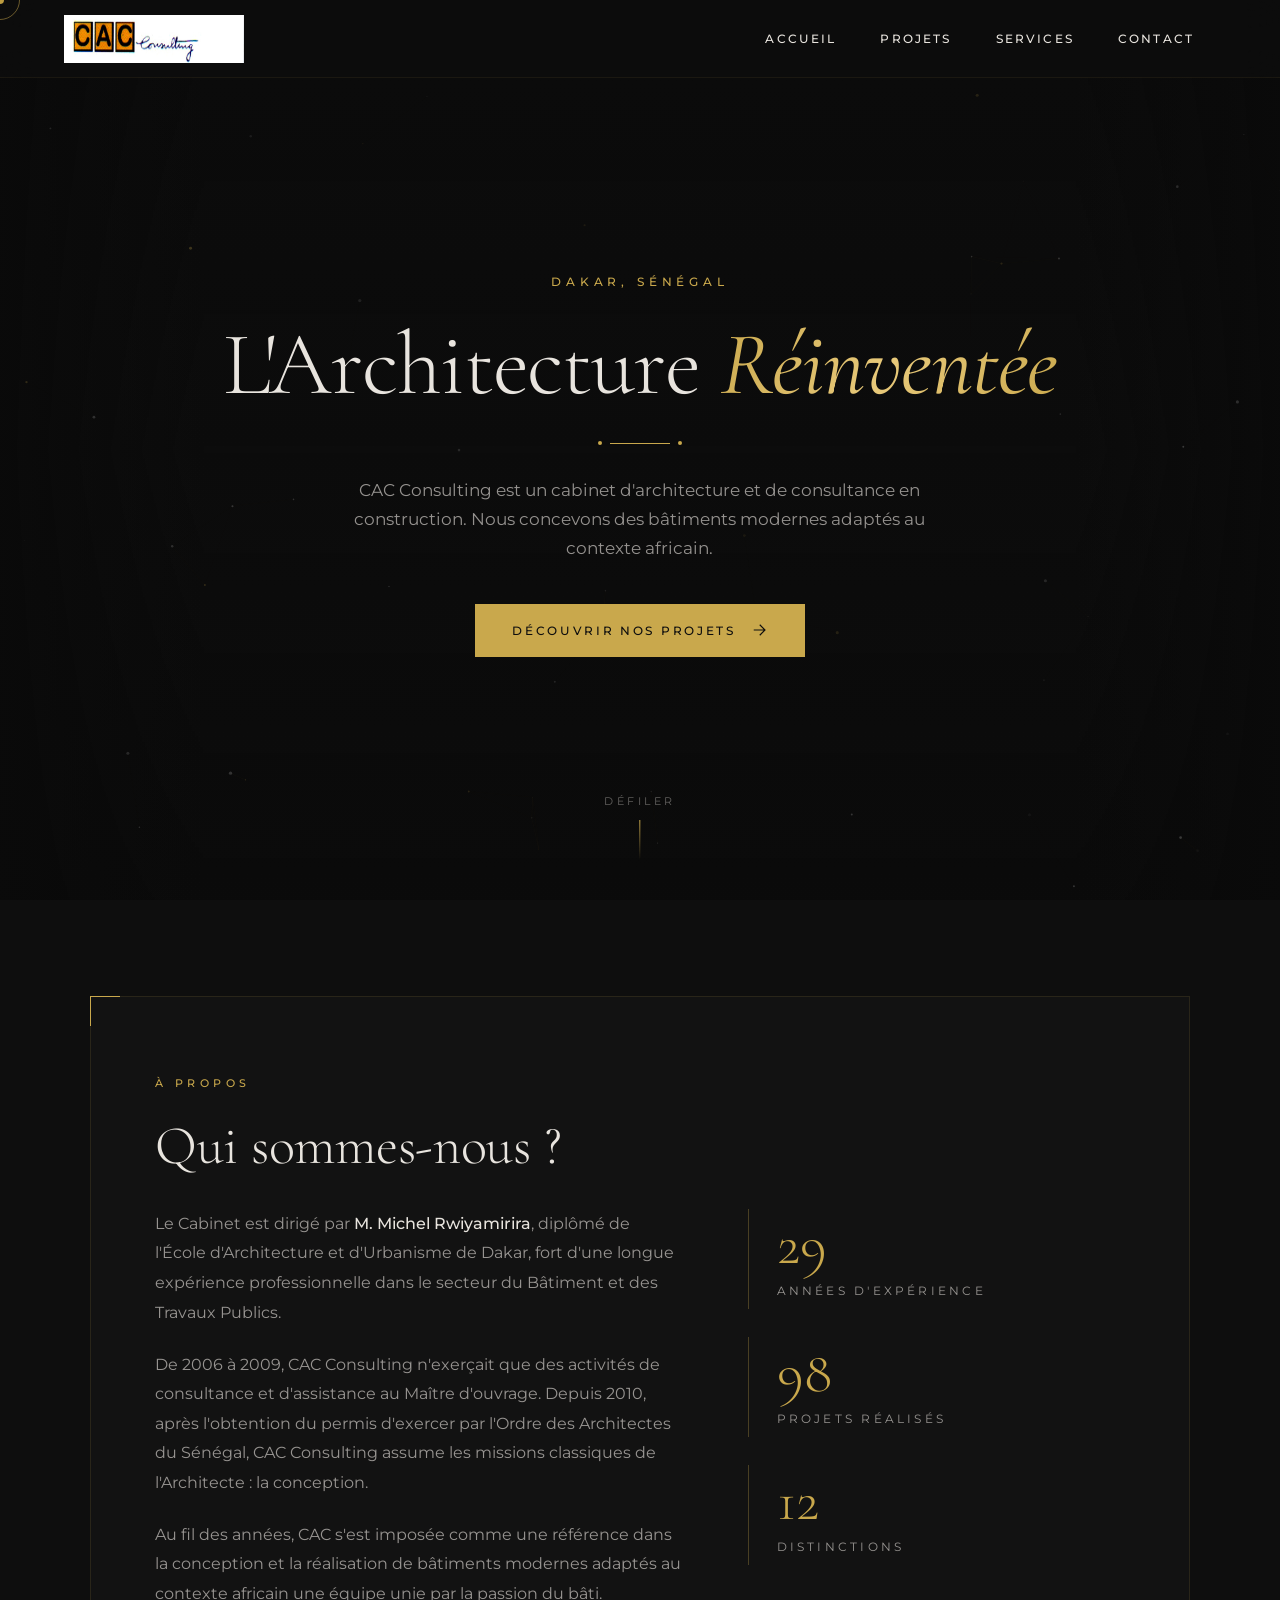
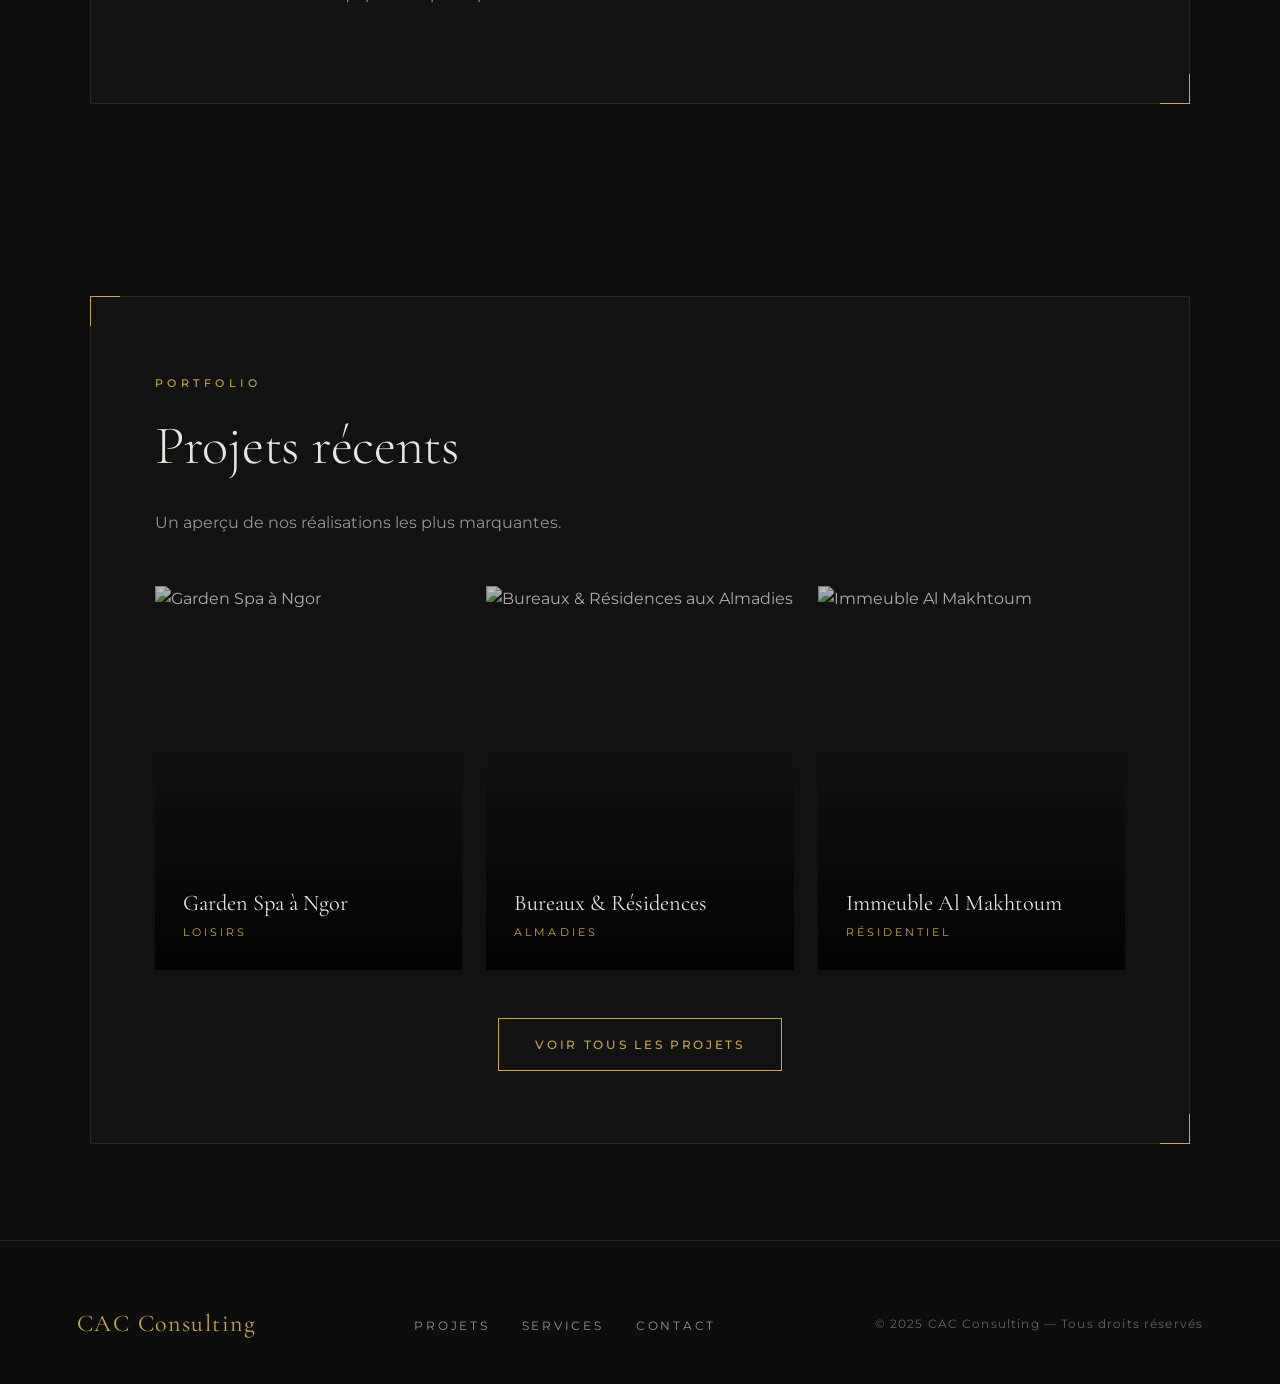
==== commit 735824e6: "Rename index (1).html to index.html" ====
--- a/index.html
+++ b/index.html
@@ -1,245 +1,182 @@
-<!DOCTYPE html>
-<html lang="fr">
-<head>
-  <meta charset="UTF-8">
-  <meta name="viewport" content="width=device-width, initial-scale=1.0">
-  <meta name="description" content="CAC Consulting - Cabinet d'architecture et de consultance en construction au Sénégal.">
-  <meta name="google-site-verification" content="D6fVQPkwLm6LbnznuDpo_5Sk0I5CXZThXL60YUPrvog">
-  <title>CAC Consulting — Architecture & Construction</title>
-  <link rel="stylesheet" href="style.css">
-  <style>
-    /* ══════════════════════════════════════
-       BANDEAU IMAGES DÉFILANTES — index only
-    ══════════════════════════════════════ */
-    .bg-strip-wrapper {
-      position: fixed;
-      inset: 0;
-      z-index: -3;
-      overflow: hidden;
-    }
-
-    /* Fondu latéral gauche / droite */
-    .bg-strip-wrapper::before {
-      content: '';
-      position: absolute;
-      inset: 0;
-      background:
-        linear-gradient(to right, rgba(10,10,10,0.92) 0%, transparent 14%),
-        linear-gradient(to left,  rgba(10,10,10,0.92) 0%, transparent 14%);
-      z-index: 3;
-      pointer-events: none;
-    }
-
-    /* Overlay général haut/bas + assombrissement */
-    .bg-strip-wrapper::after {
-      content: '';
-      position: absolute;
-      inset: 0;
-      background: linear-gradient(
-        to bottom,
-        rgba(10,10,10,0.72) 0%,
-        rgba(10,10,10,0.48) 50%,
-        rgba(10,10,10,0.78) 100%
-      );
-      z-index: 2;
-    }
-
-    /* Séparateur entre les deux rangées */
-    .bg-strip-divider {
-      position: fixed;
-      top: 50%;
-      left: 0;
-      width: 100%;
-      height: 8px;
-      background: #0e0e0e;
-      z-index: 0;
-      transform: translateY(-50%);
-    }
-
-    /* Rangée générique */
-    .bg-strip {
-      display: flex;
-      position: absolute;
-      left: 0;
-      gap: 8px;
-      will-change: transform;
-    }
-
-    /* Rangée haute : défile vers la gauche */
-    .bg-strip.row-1 {
-      top: 0;
-      height: calc(50% - 4px);
-      animation: scrollLeft 42s linear infinite;
-    }
-
-    /* Rangée basse : défile vers la droite */
-    .bg-strip.row-2 {
-      bottom: 0;
-      height: calc(50% - 4px);
-      animation: scrollRight 48s linear infinite;
-    }
-
-    .bg-strip img {
-      height: 100%;
-      width: auto;
-      flex-shrink: 0;
-      object-fit: cover;
-      filter: brightness(0.52) saturate(0.6);
-      display: block;
-    }
-
-    @keyframes scrollLeft {
-      from { transform: translateX(0); }
-      to   { transform: translateX(-50%); }
-    }
-
-    @keyframes scrollRight {
-      from { transform: translateX(-50%); }
-      to   { transform: translateX(0); }
-    }
-
-    /* Mobile : une seule rangée plein écran */
-    @media (max-width: 768px) {
-      .bg-strip.row-2,
-      .bg-strip-divider { display: none; }
-      .bg-strip.row-1 {
-        top: 0;
-        height: 100vh;
-        animation-duration: 28s;
-      }
-    }
-  </style>
-</head>
-<body>
-
-  <!-- Curseur -->
-  <div id="cursor"></div>
-  <div id="cursor-ring"></div>
-
-  <!-- Loader -->
-  <div id="page-loader">
-    <div class="loader-logo">CAC</div>
-    <div class="loader-bar"></div>
-  </div>
-
-  <!-- ══ IMAGES DÉFILANTES EN ARRIÈRE-PLAN ══
-       Chaque liste est doublée pour créer une boucle parfaite sans saut. -->
-  <div class="bg-strip-wrapper">
-
-    <!-- Rangée 1 → gauche (réalisations) -->
-    <div class="bg-strip row-1">
-      <img src="images/GARDEN SPA A NGOR copie.jpg"                                    alt="">
-      <img src="images/IMMEUBLE DE RESIDENCES A SACRE COEUR CHEIKH MBACKE copie.jpg"  alt="">
-      <img src="images/MIX BUREAUX ET RESIDENCES AU ALMADIES copie.jpg"               alt="">
-      <img src="images/IMMEUBLE D'APPARTEMENT CHEIKH SARR copie.jpg"                  alt="">
-      <img src="images/Diapositive1.JPG"                                               alt="">
-      <img src="images/AMPHITHEATRE copie.jpg"                                        alt="">
-      <img src="images/ISD DAKAR 001.jpg"                                             alt="">
-      <!-- Duplicata pour boucle sans saut -->
-      <img src="images/GARDEN SPA A NGOR copie.jpg"                                    alt="">
-      <img src="images/IMMEUBLE DE RESIDENCES A SACRE COEUR CHEIKH MBACKE copie.jpg"  alt="">
-      <img src="images/MIX BUREAUX ET RESIDENCES AU ALMADIES copie.jpg"               alt="">
-      <img src="images/IMMEUBLE D'APPARTEMENT CHEIKH SARR copie.jpg"                  alt="">
-      <img src="images/Diapositive1.JPG"                                               alt="">
-      <img src="images/AMPHITHEATRE copie.jpg"                                        alt="">
-      <img src="images/ISD DAKAR 001.jpg"                                             alt="">
-    </div>
-
-    <!-- Rangée 2 → droite (projets à venir) -->
-    <div class="bg-strip row-2">
-      <img src="images/VUE 1 OPTION 3.jpg"                                            alt="">
-      <img src="images/VUE D'ENSEMBLE.jpeg"                                           alt="">
-      <img src="images/VUE 04 GASHAGAZA 000 CADRE copie.jpg"                          alt="">
-      <img src="images/VUE 5.jpg"                                                     alt="">
-      <img src="images/VUE 01 PEYTAVIN MAJ copie.jpg"                                 alt="">
-      <img src="images/VUE CONIQUE GAUCHE IMM MALAMINE CADRE copie.jpg"               alt="">
-      <img src="images/Tambacounda.png"                                               alt="">
-      <!-- Duplicata -->
-      <img src="images/VUE 1 OPTION 3.jpg"                                            alt="">
-      <img src="images/VUE D'ENSEMBLE.jpeg"                                           alt="">
-      <img src="images/VUE 04 GASHAGAZA 000 CADRE copie.jpg"                          alt="">
-      <img src="images/VUE 5.jpg"                                                     alt="">
-      <img src="images/VUE 01 PEYTAVIN MAJ copie.jpg"                                 alt="">
-      <img src="images/VUE CONIQUE GAUCHE IMM MALAMINE CADRE copie.jpg"               alt="">
-      <img src="images/Tambacounda.png"                                               alt="">
-    </div>
-
-    <div class="bg-strip-divider"></div>
-  </div>
-
-  <!-- Canvas particules (par-dessus les images, sous le contenu) -->
-  <canvas id="particles-canvas"></canvas>
-
-  <!-- HEADER -->
-  <header>
-    <div class="logo-container">
-      <img src="logoCAC2018SANSADRESSE.jpg" alt="Logo CAC Consulting" class="logo">
-    </div>
-    <button class="hamburger" aria-label="Menu" aria-expanded="false">
-      <span></span><span></span><span></span>
-    </button>
-    <nav>
-      <ul>
-        <li><a href="index.html">Accueil</a></li>
-        <li><a href="projets.html">Projets</a></li>
-        <li><a href="services.html">Services</a></li>
-        <li><a href="contact.html">Contact</a></li>
-      </ul>
-    </nav>
-  </header>
-
-  <!-- HERO -->
-  <section id="accueil">
-    <div class="hero-inner">
-      <p class="hero-eyebrow">Dakar, Sénégal — Fondé en 2006</p>
-      <h1 class="hero-title">L'Architecture<br><em>Réinventée</em></h1>
-      <div class="hero-divider"></div>
-      <p class="hero-text">
-        CAC Consulting est un cabinet d'architecture et de consultance en construction, alliant créativité, rigueur technique et ancrage africain depuis plus de 35 ans.
-      </p>
-      <a href="projets.html" class="hero-cta">
-        Découvrir nos projets
-        <svg viewBox="0 0 24 24" fill="none" stroke="currentColor" stroke-width="1.5">
-          <path d="M5 12h14M12 5l7 7-7 7"/>
-        </svg>
-      </a>
-    </div>
-    <div class="scroll-hint">
-      <span>Défiler</span>
-      <div class="scroll-arrow"></div>
-    </div>
-  </section>
-
-  <!-- QUI SOMMES-NOUS -->
-  <div class="section-wrapper fade-in">
-    <div class="section-box">
-      <span class="section-label">À propos</span>
-      <h2 class="section-title">Qui sommes-nous ?</h2>
-      <p class="section-text">
-        Créé sous le label CAC Consulting en 2006, le Cabinet est dirigé par M. Michel Rwiyamirira, diplômé en 1989 de l'École d'Architecture et d'Urbanisme de Dakar, et doté d'une expérience de 35 années d'activités professionnelles dans le secteur du Bâtiment et Travaux Publics.
-      </p>
-      <p class="section-text">
-        De 2006 à 2009, CAC Consulting n'exerçait que des activités de consultance et d'assistance au Maître d'ouvrage. Depuis 2010, après l'obtention du permis d'exercer par l'Ordre des Architectes du Sénégal, CAC Consulting peut assumer les missions classiques de l'Architecte : la <strong style="color:var(--gold-light)">conception</strong>.
-      </p>
-      <p class="section-text">
-        Au fil des années, CAC s'est imposée comme une référence dans la conception et la réalisation de bâtiments modernes adaptés au contexte africain — une équipe de 7 personnes, unie par la passion du bâti.
-      </p>
-    </div>
-  </div>
-
-  <!-- FOOTER -->
-  <footer>
-    <div class="footer-brand">CAC Consulting</div>
-    <ul class="footer-links">
-      <li><a href="projets.html">Projets</a></li>
-      <li><a href="services.html">Services</a></li>
-      <li><a href="contact.html">Contact</a></li>
-    </ul>
-    <p class="footer-copy">© 2025 — Tous droits réservés</p>
-  </footer>
-
-  <button id="topBtn" title="Retour en haut" style="display:none">↑</button>
-
-  <script src="javascript.js"></script>
-</body>
-</html>+<!DOCTYPE html>
+<html lang="fr">
+<head>
+  <meta charset="UTF-8">
+  <meta name="viewport" content="width=device-width, initial-scale=1.0">
+  <meta name="description" content="CAC Consulting — Cabinet d'architecture et de consultance en construction au Sénégal. Conception, maîtrise d'œuvre, expertise.">
+  <meta name="google-site-verification" content="D6fVQPkwLm6LbnznuDpo_5Sk0I5CXZThXL60YUPrvog">
+  <meta property="og:title" content="CAC Consulting — Architecture & Construction">
+  <meta property="og:description" content="Cabinet d'architecture au Sénégal.">
+  <meta property="og:type" content="website">
+  <title>CAC Consulting - Architecture & Construction</title>
+  <link rel="preconnect" href="https://fonts.googleapis.com">
+  <link rel="preconnect" href="https://fonts.gstatic.com" crossorigin>
+  <link rel="stylesheet" href="style (2).css">
+</head>
+<body class="page-index">
+
+  <!-- Curseur -->
+  <div id="cursor" aria-hidden="true"></div>
+  <div id="cursor-ring" aria-hidden="true"></div>
+
+  <!-- Loader -->
+  <div id="page-loader" aria-hidden="true">
+    <div class="loader-logo">CAC</div>
+    <div class="loader-bar"><span></span></div>
+  </div>
+
+  <!-- Bandeau images défilantes (accueil uniquement) -->
+  <div class="bg-strip-wrapper" aria-hidden="true">
+    <div class="bg-strip row-1">
+      <img src="images/GARDEN SPA A NGOR copie.jpg" alt="">
+      <img src="images/IMMEUBLE DE RESIDENCES A SACRE COEUR CHEIKH MBACKE copie.jpg" alt="">
+      <img src="images/MIX BUREAUX ET RESIDENCES AU ALMADIES copie.jpg" alt="">
+      <img src="images/INTERIEUR SALLE DE CONFERENECE.jpg" alt="">
+      <img src="images/Diapositive1.JPG" alt="">
+      <img src="images/IMMEUBLE DE RESIDENCES A YOFF CHEIKH MBACKE copie.jpg" alt="">
+      <!-- boucle -->
+      <img src="images/GARDEN SPA A NGOR copie.jpg" alt="">
+      <img src="images/IMMEUBLE DE RESIDENCES A SACRE COEUR CHEIKH MBACKE copie.jpg" alt="">
+      <img src="images/MIX BUREAUX ET RESIDENCES AU ALMADIES copie.jpg" alt="">
+      <img src="images/INTERIEUR SALLE DE CONFERENECE.jpg" alt="">
+      <img src="images/Diapositive1.JPG" alt="">
+      <img src="images/IMMEUBLE DE RESIDENCES A YOFF CHEIKH MBACKE copie.jpg" alt="">
+    </div>
+    <div class="bg-strip-divider"></div>
+    <div class="bg-strip row-2">
+      <img src="images/AMPHITHEATRE copie.jpg" alt="">
+      <img src="images/Tambacounda.png" alt="">
+      <img src="images/perse mkhtar retenu - Copie.jpeg" alt="">
+      <img src="images/03.jpg" alt="">
+      <img src="images/ISD DAKAR 001.jpg" alt="">
+      <img src="images/VILLA MAGATTE DIAO the last.jpg" alt="">
+      <img src="images/AMPHITHEATRE copie.jpg" alt="">
+      <img src="images/Tambacounda.png" alt="">
+      <img src="images/perse mkhtar retenu - Copie.jpeg" alt="">
+      <img src="images/03.jpg" alt="">
+      <img src="images/ISD DAKAR 001.jpg" alt="">
+      <img src="images/VILLA MAGATTE DIAO the last.jpg" alt="">
+    </div>
+  </div>
+
+  <canvas id="particles-canvas" aria-hidden="true"></canvas>
+
+  <!-- HEADER -->
+  <header>
+    <a href="index (1).html" class="logo-container" aria-label="CAC Consulting — Accueil">
+      <img src="logoCAC2018SANSADRESSE.jpg" alt="Logo CAC Consulting" class="logo">
+    </a>
+    <button class="hamburger" aria-label="Menu" aria-expanded="false">
+      <span></span><span></span><span></span>
+    </button>
+    <nav aria-label="Navigation principale">
+      <ul>
+        <li><a href="index (1).html">Accueil</a></li>
+        <li><a href="projets (2).html">Projets</a></li>
+        <li><a href="services (1).html">Services</a></li>
+        <li><a href="contact (1).html">Contact</a></li>
+      </ul>
+    </nav>
+  </header>
+
+  <!-- HERO -->
+  <section id="accueil" class="hero">
+    <div class="hero-inner">
+      <p class="hero-eyebrow">Dakar, Sénégal</p>
+      <h1 class="hero-title">L'Architecture <em>Réinventée</em></h1>
+      <div class="hero-divider"></div>
+      <p class="hero-text">
+        CAC Consulting est un cabinet d'architecture et de consultance en construction.
+        Nous concevons des bâtiments modernes adaptés au contexte africain.
+      </p>
+      <a href="projets (2).html" class="btn-primary">
+        <span>Découvrir nos projets</span>
+        <svg viewBox="0 0 24 24" fill="none" stroke="currentColor" stroke-width="1.5" aria-hidden="true">
+          <path d="M5 12h14M13 5l7 7-7 7"/>
+        </svg>
+      </a>
+    </div>
+
+    <div class="scroll-hint" aria-hidden="true">
+      <span>Défiler</span>
+      <div class="scroll-arrow"></div>
+    </div>
+  </section>
+
+  <!-- À PROPOS -->
+  <section class="section-wrapper fade-in">
+    <div class="section-box">
+      <span class="section-label">À propos</span>
+      <h2 class="section-title">Qui sommes-nous ?</h2>
+
+      <div class="about-grid">
+        <div class="about-text">
+          <p>
+            Le Cabinet est dirigé par <strong>M. Michel Rwiyamirira</strong>, diplômé de l'École d'Architecture
+            et d'Urbanisme de Dakar, fort d'une longue expérience professionnelle dans le secteur du Bâtiment
+            et des Travaux Publics.
+          </p>
+          <p>
+            De 2006 à 2009, CAC Consulting n'exerçait que des activités de consultance et d'assistance
+            au Maître d'ouvrage. Depuis 2010, après l'obtention du permis d'exercer par l'Ordre des
+            Architectes du Sénégal, CAC Consulting assume les missions classiques de l'Architecte : la conception.
+          </p>
+          <p>
+            Au fil des années, CAC s'est imposée comme une référence dans la conception et la réalisation
+            de bâtiments modernes adaptés au contexte africain une équipe unie par la passion du bâti.
+          </p>
+        </div>
+
+        <div class="about-stats">
+          <div class="stat"><div class="stat-num" data-count="35">0</div><div class="stat-label">Années d'expérience</div></div>
+          <div class="stat"><div class="stat-num" data-count="120">0</div><div class="stat-label">Projets réalisés</div></div>
+          <div class="stat"><div class="stat-num" data-count="15">0</div><div class="stat-label">Distinctions</div></div>
+        </div>
+      </div>
+    </div>
+  </section>
+
+  <!-- PROJETS APERÇU -->
+  <section class="section-wrapper fade-in">
+    <div class="section-box">
+      <span class="section-label">Portfolio</span>
+      <h2 class="section-title">Projets récents</h2>
+      <p class="section-text">Un aperçu de nos réalisations les plus marquantes.</p>
+
+      <div class="projects-preview">
+        <a href="projets (2).html" class="preview-card">
+          <img src="images/GARDEN SPA A NGOR copie.jpg" alt="Garden Spa à Ngor" loading="lazy">
+          <div class="preview-overlay"><h3>Garden Spa à Ngor</h3><span>Loisirs</span></div>
+        </a>
+        <a href="projets (2).html" class="preview-card">
+          <img src="images/MIX BUREAUX ET RESIDENCES AU ALMADIES copie.jpg" alt="Bureaux & Résidences aux Almadies" loading="lazy">
+          <div class="preview-overlay"><h3>Bureaux & Résidences</h3><span>Almadies</span></div>
+        </a>
+        <a href="projets (2).html" class="preview-card">
+          <img src="images/Diapositive1.JPG" alt="Immeuble Al Makhtoum" loading="lazy">
+          <div class="preview-overlay"><h3>Immeuble Al Makhtoum</h3><span>Résidentiel</span></div>
+        </a>
+      </div>
+
+      <div class="cta-center">
+        <a href="projets (2).html" class="btn-outline">Voir tous les projets</a>
+      </div>
+    </div>
+  </section>
+
+  <!-- FOOTER -->
+  <footer>
+    <div class="footer-brand">CAC Consulting</div>
+    <ul class="footer-links">
+      <li><a href="projets (2).html">Projets</a></li>
+      <li><a href="services (1).html">Services</a></li>
+      <li><a href="contact (1).html">Contact</a></li>
+    </ul>
+    <p class="footer-copy">© 2025 CAC Consulting — Tous droits réservés</p>
+  </footer>
+
+  <button id="topBtn" title="Retour en haut" aria-label="Retour en haut">↑</button>
+
+  <script src="javascript (3).js"></script>
+</body>
+</html>
--- a/style (2).css
+++ b/style (2).css
@@ -0,0 +1,920 @@
+/* ================================================================
+   CAC CONSULTING — style.css
+   Direction : Luxury Architecture — Sombre · Raffiné · Premium
+   ================================================================ */
+
+@import url('https://fonts.googleapis.com/css2?family=Cormorant+Garamond:ital,wght@0,300;0,400;0,500;0,600;1,300;1,400&family=Montserrat:wght@300;400;500;600&display=swap');
+
+/* ────────── Variables ────────── */
+:root {
+  --gold: #c9a84c;
+  --gold-light: #e8c97a;
+  --gold-deep: #a8862d;
+  --dark: #0e0e0e;
+  --dark-2: #161616;
+  --dark-3: #1e1e1e;
+  --dark-4: #262626;
+  --glass: rgba(14, 14, 14, 0.72);
+  --glass-light: rgba(255, 255, 255, 0.04);
+  --text: #e8e4de;
+  --text-muted: rgba(232, 228, 222, 0.62);
+  --text-dim: rgba(232, 228, 222, 0.4);
+  --header-h: 78px;
+  --ease: cubic-bezier(0.25, 0.46, 0.45, 0.94);
+  --ease-out: cubic-bezier(0.16, 1, 0.3, 1);
+}
+
+/* ────────── Reset ────────── */
+*, *::before, *::after { margin: 0; padding: 0; box-sizing: border-box; }
+html { scroll-behavior: smooth; -webkit-font-smoothing: antialiased; }
+img { max-width: 100%; display: block; }
+button { font: inherit; background: none; border: none; color: inherit; cursor: none; }
+a { color: inherit; text-decoration: none; }
+
+body {
+  font-family: 'Montserrat', sans-serif;
+  background: var(--dark);
+  color: var(--text);
+  overflow-x: hidden;
+  cursor: none;
+  line-height: 1.6;
+  font-weight: 400;
+}
+
+::selection { background: var(--gold); color: var(--dark); }
+
+/* ────────── Curseur ────────── */
+#cursor {
+  position: fixed; top: 0; left: 0;
+  width: 8px; height: 8px;
+  background: var(--gold);
+  border-radius: 50%;
+  pointer-events: none;
+  z-index: 9999;
+  transform: translate(-50%, -50%);
+  transition: transform 0.15s var(--ease), background 0.2s;
+  mix-blend-mode: difference;
+}
+#cursor-ring {
+  position: fixed; top: 0; left: 0;
+  width: 40px; height: 40px;
+  border: 1px solid rgba(201, 168, 76, 0.5);
+  border-radius: 50%;
+  pointer-events: none;
+  z-index: 9998;
+  transform: translate(-50%, -50%);
+  transition: transform 0.25s var(--ease-out), opacity 0.3s, border-color 0.3s;
+}
+
+/* ────────── Loader ────────── */
+#page-loader {
+  position: fixed; inset: 0;
+  background: var(--dark);
+  z-index: 9990;
+  display: flex; flex-direction: column;
+  align-items: center; justify-content: center;
+  gap: 24px;
+  transition: opacity 0.8s var(--ease), visibility 0.8s;
+}
+#page-loader.hidden { opacity: 0; visibility: hidden; }
+.loader-logo {
+  font-family: 'Cormorant Garamond', serif;
+  font-size: 2.4rem;
+  font-weight: 300;
+  color: var(--gold);
+  letter-spacing: 0.5em;
+  padding-left: 0.5em;
+}
+.loader-bar {
+  width: 140px; height: 1px;
+  background: rgba(201, 168, 76, 0.15);
+  position: relative; overflow: hidden;
+}
+.loader-bar span {
+  position: absolute; inset: 0;
+  background: linear-gradient(90deg, transparent, var(--gold), transparent);
+  animation: loaderSlide 1.4s var(--ease) infinite;
+}
+@keyframes loaderSlide {
+  0% { transform: translateX(-100%); }
+  100% { transform: translateX(100%); }
+}
+
+/* ────────── Fond parallaxe (autres pages) ────────── */
+#parallax-bg {
+  position: fixed; inset: -20% 0;
+  background: url('images/Makofa am.jpg') center/cover no-repeat;
+  z-index: -2;
+  will-change: transform;
+  filter: brightness(0.24) saturate(0.55) contrast(1.1);
+}
+#particles-canvas {
+  position: fixed; inset: 0;
+  z-index: -1;
+  pointer-events: none;
+  opacity: 0.55;
+}
+
+/* ────────── Bandeau images (index) ────────── */
+.bg-strip-wrapper {
+  position: fixed; inset: 0;
+  z-index: -3;
+  overflow: hidden;
+}
+.bg-strip-wrapper::before {
+  content: ''; position: absolute; inset: 0;
+  background:
+    linear-gradient(to right, rgba(10,10,10,0.94) 0%, transparent 16%),
+    linear-gradient(to left,  rgba(10,10,10,0.94) 0%, transparent 16%);
+  z-index: 3; pointer-events: none;
+}
+.bg-strip-wrapper::after {
+  content: ''; position: absolute; inset: 0;
+  background: linear-gradient(to bottom,
+    rgba(10,10,10,0.74) 0%,
+    rgba(10,10,10,0.5) 50%,
+    rgba(10,10,10,0.82) 100%);
+  z-index: 2;
+}
+.bg-strip-divider {
+  position: fixed; top: 50%; left: 0;
+  width: 100%; height: 6px;
+  background: var(--dark);
+  z-index: 0;
+  transform: translateY(-50%);
+}
+.bg-strip {
+  display: flex; position: absolute; left: 0;
+  gap: 8px; will-change: transform;
+}
+.bg-strip.row-1 { top: 0; height: calc(50% - 3px); animation: scrollLeft 60s linear infinite; }
+.bg-strip.row-2 { bottom: 0; height: calc(50% - 3px); animation: scrollRight 68s linear infinite; }
+.bg-strip img {
+  height: 100%; width: auto; flex-shrink: 0;
+  object-fit: cover;
+  filter: brightness(0.48) saturate(0.55);
+}
+@keyframes scrollLeft  { from { transform: translateX(0); } to { transform: translateX(-50%); } }
+@keyframes scrollRight { from { transform: translateX(-50%); } to { transform: translateX(0); } }
+
+/* ────────── Header ────────── */
+header {
+  position: fixed; top: 0; left: 0;
+  width: 100%; height: var(--header-h);
+  display: flex; justify-content: space-between; align-items: center;
+  padding: 0 5%;
+  background: rgba(14, 14, 14, 0.78);
+  backdrop-filter: blur(18px);
+  -webkit-backdrop-filter: blur(18px);
+  border-bottom: 1px solid rgba(201, 168, 76, 0.08);
+  z-index: 1000;
+  transition: height 0.4s var(--ease), background 0.4s, border-color 0.4s;
+}
+header.scrolled {
+  height: 62px;
+  background: rgba(14, 14, 14, 0.92);
+  border-bottom-color: rgba(201, 168, 76, 0.18);
+}
+.logo-container { height: 48px; display: flex; align-items: center; }
+.logo { height: 100%; width: auto; max-width: 180px; transition: opacity 0.3s; }
+.logo:hover { opacity: 0.85; }
+
+nav ul { display: flex; list-style: none; gap: 0; }
+nav a {
+  display: block;
+  padding: 10px 22px;
+  color: var(--text);
+  font-size: 0.75rem;
+  font-weight: 500;
+  letter-spacing: 0.18em;
+  text-transform: uppercase;
+  transition: color 0.3s;
+  position: relative;
+}
+nav a::after {
+  content: ''; position: absolute;
+  bottom: 4px; left: 22px;
+  width: 0; height: 1px;
+  background: var(--gold);
+  transition: width 0.4s var(--ease-out);
+}
+nav a:hover, nav a.active { color: var(--gold); }
+nav a:hover::after, nav a.active::after { width: calc(100% - 44px); }
+
+.hamburger {
+  display: none; flex-direction: column;
+  gap: 5px; padding: 4px;
+}
+.hamburger span {
+  display: block; width: 26px; height: 1.5px;
+  background: var(--text);
+  transition: all 0.35s var(--ease);
+}
+.hamburger.open span:nth-child(1) { transform: translateY(6.5px) rotate(45deg); background: var(--gold); }
+.hamburger.open span:nth-child(2) { opacity: 0; }
+.hamburger.open span:nth-child(3) { transform: translateY(-6.5px) rotate(-45deg); background: var(--gold); }
+
+/* ────────── HERO ────────── */
+.hero {
+  min-height: 100vh;
+  display: flex; flex-direction: column;
+  align-items: center; justify-content: center;
+  padding: calc(var(--header-h) + 3rem) 6% 6rem;
+  position: relative;
+  text-align: center;
+}
+.hero-compact { min-height: 78vh; }
+.hero-inner { max-width: 900px; animation: fadeUp 1.1s var(--ease-out) both; }
+.hero-eyebrow {
+  font-size: 0.72rem;
+  letter-spacing: 0.42em;
+  text-transform: uppercase;
+  color: var(--gold);
+  margin-bottom: 1.75rem;
+  font-weight: 500;
+}
+.hero-title {
+  font-family: 'Cormorant Garamond', serif;
+  font-size: clamp(2.6rem, 7vw, 5.6rem);
+  font-weight: 300;
+  line-height: 1.02;
+  letter-spacing: -0.01em;
+  color: var(--text);
+  margin-bottom: 2rem;
+}
+.hero-title em {
+  font-style: italic;
+  font-weight: 400;
+  color: var(--gold);
+  background: linear-gradient(120deg, var(--gold), var(--gold-light), var(--gold));
+  -webkit-background-clip: text;
+  background-clip: text;
+  -webkit-text-fill-color: transparent;
+}
+.hero-divider {
+  width: 60px; height: 1px;
+  background: var(--gold);
+  margin: 0 auto 2rem;
+  position: relative;
+}
+.hero-divider::before, .hero-divider::after {
+  content: ''; position: absolute; top: 50%;
+  width: 4px; height: 4px;
+  border-radius: 50%;
+  background: var(--gold);
+  transform: translateY(-50%);
+}
+.hero-divider::before { left: -12px; }
+.hero-divider::after { right: -12px; }
+.hero-text {
+  font-size: 1.05rem;
+  color: var(--text-muted);
+  max-width: 620px;
+  margin: 0 auto 2.5rem;
+  line-height: 1.75;
+}
+
+.scroll-hint {
+  position: absolute; bottom: 2.5rem; left: 50%;
+  transform: translateX(-50%);
+  display: flex; flex-direction: column;
+  align-items: center; gap: 10px;
+  color: var(--text-dim);
+  font-size: 0.68rem;
+  letter-spacing: 0.32em;
+  text-transform: uppercase;
+  animation: floatY 2.4s ease-in-out infinite;
+}
+.scroll-arrow {
+  width: 1px; height: 40px;
+  background: linear-gradient(to bottom, var(--gold), transparent);
+}
+@keyframes floatY {
+  0%, 100% { transform: translate(-50%, 0); }
+  50%      { transform: translate(-50%, 8px); }
+}
+@keyframes fadeUp {
+  from { opacity: 0; transform: translateY(30px); }
+  to   { opacity: 1; transform: translateY(0); }
+}
+
+/* ────────── Boutons ────────── */
+.btn-primary, .btn-outline {
+  display: inline-flex; align-items: center; gap: 14px;
+  padding: 16px 36px;
+  font-size: 0.76rem;
+  font-weight: 500;
+  letter-spacing: 0.22em;
+  text-transform: uppercase;
+  border: 1px solid var(--gold);
+  position: relative;
+  overflow: hidden;
+  transition: color 0.4s var(--ease), border-color 0.4s;
+  cursor: none;
+}
+.btn-primary { background: var(--gold); color: var(--dark); }
+.btn-primary::before {
+  content: ''; position: absolute; inset: 0;
+  background: var(--gold-light);
+  transform: translateX(-101%);
+  transition: transform 0.5s var(--ease-out);
+  z-index: 0;
+}
+.btn-primary:hover::before { transform: translateX(0); }
+.btn-primary > * { position: relative; z-index: 1; }
+.btn-primary svg { width: 18px; height: 18px; transition: transform 0.4s var(--ease-out); }
+.btn-primary:hover svg { transform: translateX(6px); }
+
+.btn-outline { color: var(--gold); }
+.btn-outline:hover { background: var(--gold); color: var(--dark); }
+
+.cta-center { text-align: center; margin-top: 3rem; }
+
+/* ────────── Sections ────────── */
+.section-wrapper {
+  padding: 6rem 6%;
+  position: relative;
+  z-index: 1;
+}
+.section-box {
+  max-width: 1100px;
+  margin: 0 auto;
+  background: rgba(22, 22, 22, 0.72);
+  backdrop-filter: blur(14px);
+  -webkit-backdrop-filter: blur(14px);
+  border: 1px solid rgba(201, 168, 76, 0.12);
+  padding: 4.5rem 4rem;
+  position: relative;
+}
+.section-box-wide { max-width: 1360px; padding: 4.5rem 5rem; }
+.section-box::before {
+  content: ''; position: absolute;
+  top: -1px; left: -1px; width: 30px; height: 30px;
+  border-top: 1px solid var(--gold);
+  border-left: 1px solid var(--gold);
+}
+.section-box::after {
+  content: ''; position: absolute;
+  bottom: -1px; right: -1px; width: 30px; height: 30px;
+  border-bottom: 1px solid var(--gold);
+  border-right: 1px solid var(--gold);
+}
+
+.section-label {
+  display: inline-block;
+  font-size: 0.7rem;
+  letter-spacing: 0.4em;
+  text-transform: uppercase;
+  color: var(--gold);
+  margin-bottom: 1.5rem;
+  font-weight: 500;
+}
+.section-title {
+  font-family: 'Cormorant Garamond', serif;
+  font-size: clamp(2rem, 4.4vw, 3.4rem);
+  font-weight: 300;
+  line-height: 1.1;
+  margin-bottom: 2rem;
+  letter-spacing: -0.005em;
+}
+.section-text {
+  max-width: 720px;
+  color: var(--text-muted);
+  margin-bottom: 3rem;
+  font-size: 1rem;
+  line-height: 1.8;
+}
+
+/* ────────── À propos ────────── */
+.about-grid {
+  display: grid;
+  grid-template-columns: 1.4fr 1fr;
+  gap: 4rem;
+  align-items: start;
+}
+.about-text p {
+  color: var(--text-muted);
+  margin-bottom: 1.4rem;
+  line-height: 1.85;
+}
+.about-text strong { color: var(--text); font-weight: 500; }
+
+.about-stats { display: grid; gap: 1.75rem; }
+.stat {
+  border-left: 1px solid rgba(201, 168, 76, 0.3);
+  padding: 0.5rem 0 0.5rem 1.75rem;
+}
+.stat-num {
+  font-family: 'Cormorant Garamond', serif;
+  font-size: 3.6rem;
+  font-weight: 300;
+  color: var(--gold);
+  line-height: 1;
+}
+.stat-label {
+  font-size: 0.72rem;
+  letter-spacing: 0.28em;
+  text-transform: uppercase;
+  color: var(--text-muted);
+  margin-top: 0.5rem;
+}
+
+/* ────────── Projets — aperçu (index) ────────── */
+.projects-preview {
+  display: grid;
+  grid-template-columns: repeat(3, 1fr);
+  gap: 1.5rem;
+}
+.preview-card {
+  position: relative;
+  aspect-ratio: 4 / 5;
+  overflow: hidden;
+  cursor: none;
+}
+.preview-card img {
+  width: 100%; height: 100%;
+  object-fit: cover;
+  transition: transform 1.2s var(--ease-out), filter 0.6s;
+  filter: brightness(0.75) saturate(0.85);
+}
+.preview-card:hover img { transform: scale(1.08); filter: brightness(0.9) saturate(1); }
+.preview-overlay {
+  position: absolute; inset: 0;
+  padding: 1.75rem;
+  display: flex; flex-direction: column; justify-content: flex-end;
+  background: linear-gradient(to top, rgba(0,0,0,0.85) 0%, transparent 60%);
+}
+.preview-overlay h3 {
+  font-family: 'Cormorant Garamond', serif;
+  font-size: 1.4rem; font-weight: 400;
+  color: var(--text);
+  margin-bottom: 4px;
+}
+.preview-overlay span {
+  font-size: 0.68rem;
+  letter-spacing: 0.28em;
+  text-transform: uppercase;
+  color: var(--gold);
+}
+
+/* ────────── Projets — grille complète ────────── */
+.filters-wrapper {
+  padding: 2rem 6% 0;
+  display: flex; justify-content: center;
+  position: relative; z-index: 1;
+}
+.filters {
+  display: flex; flex-wrap: wrap; gap: 0.5rem;
+  justify-content: center;
+  background: rgba(22, 22, 22, 0.72);
+  backdrop-filter: blur(12px);
+  padding: 0.5rem;
+  border: 1px solid rgba(201, 168, 76, 0.12);
+}
+.filter-btn {
+  padding: 12px 22px;
+  font-size: 0.7rem;
+  letter-spacing: 0.2em;
+  text-transform: uppercase;
+  color: var(--text-muted);
+  transition: color 0.3s, background 0.3s;
+  cursor: none;
+}
+.filter-btn:hover { color: var(--gold); }
+.filter-btn.active { background: var(--gold); color: var(--dark); font-weight: 500; }
+
+.projects-grid {
+  display: grid;
+  grid-template-columns: repeat(auto-fill, minmax(320px, 1fr));
+  gap: 1.75rem;
+  margin-top: 1rem;
+}
+.project-card {
+  position: relative;
+  background: var(--dark-2);
+  border: 1px solid rgba(255, 255, 255, 0.04);
+  overflow: hidden;
+  cursor: none;
+  transition: transform 0.5s var(--ease-out), border-color 0.4s, box-shadow 0.5s;
+  opacity: 0; transform: translateY(24px);
+}
+.project-card.revealed { opacity: 1; transform: translateY(0); }
+.project-card.hidden { display: none; }
+.project-card:hover {
+  transform: translateY(-6px);
+  border-color: rgba(201, 168, 76, 0.35);
+  box-shadow: 0 20px 60px -20px rgba(0, 0, 0, 0.8);
+}
+
+.project-media {
+  position: relative;
+  aspect-ratio: 4 / 3;
+  overflow: hidden;
+  background: var(--dark-3);
+}
+.project-media img {
+  position: absolute; inset: 0;
+  width: 100%; height: 100%;
+  object-fit: cover;
+  opacity: 0;
+  transition: opacity 0.8s var(--ease), transform 1.2s var(--ease-out);
+}
+.project-media img.active { opacity: 1; }
+.project-card:hover .project-media img.active { transform: scale(1.06); }
+
+.project-dots {
+  position: absolute;
+  bottom: 12px; left: 50%;
+  transform: translateX(-50%);
+  display: flex; gap: 6px;
+  z-index: 2;
+}
+.project-dot {
+  width: 6px; height: 6px;
+  border-radius: 50%;
+  background: rgba(255,255,255,0.4);
+  transition: background 0.3s, width 0.3s;
+}
+.project-dot.active { background: var(--gold); width: 18px; border-radius: 3px; }
+
+.project-badge {
+  position: absolute; top: 14px; left: 14px;
+  padding: 6px 12px;
+  background: rgba(14, 14, 14, 0.8);
+  backdrop-filter: blur(8px);
+  color: var(--gold);
+  font-size: 0.62rem;
+  letter-spacing: 0.25em;
+  text-transform: uppercase;
+  z-index: 2;
+}
+
+.project-info { padding: 1.6rem 1.75rem 1.75rem; }
+.project-meta {
+  display: flex; justify-content: space-between;
+  font-size: 0.65rem;
+  letter-spacing: 0.24em;
+  text-transform: uppercase;
+  color: var(--gold);
+  margin-bottom: 0.75rem;
+}
+.project-info h3 {
+  font-family: 'Cormorant Garamond', serif;
+  font-size: 1.45rem;
+  font-weight: 400;
+  color: var(--text);
+  line-height: 1.25;
+  margin-bottom: 0.4rem;
+}
+.project-loc {
+  font-size: 0.82rem;
+  color: var(--text-muted);
+  margin-bottom: 1.2rem;
+}
+.project-cta {
+  display: inline-flex; align-items: center; gap: 8px;
+  font-size: 0.7rem;
+  letter-spacing: 0.24em;
+  text-transform: uppercase;
+  color: var(--gold);
+  padding-top: 1rem;
+  border-top: 1px solid rgba(201, 168, 76, 0.15);
+}
+.project-cta svg { width: 14px; height: 14px; transition: transform 0.35s var(--ease-out); }
+.project-card:hover .project-cta svg { transform: translateX(5px); }
+
+.projects-note {
+  margin-top: 3rem;
+  padding: 1.4rem 1.75rem;
+  background: rgba(201, 168, 76, 0.06);
+  border-left: 2px solid var(--gold);
+  font-size: 0.85rem;
+  color: var(--text-muted);
+  line-height: 1.7;
+}
+.projects-note code {
+  font-family: 'SF Mono', Menlo, monospace;
+  font-size: 0.78rem;
+  background: rgba(0,0,0,0.4);
+  padding: 2px 8px;
+  color: var(--gold-light);
+}
+
+/* ────────── Services ────────── */
+.services-grid {
+  display: grid;
+  grid-template-columns: repeat(auto-fit, minmax(280px, 1fr));
+  gap: 1.5rem;
+  margin-top: 1rem;
+}
+.service-item {
+  padding: 2.5rem 2rem;
+  background: rgba(30, 30, 30, 0.5);
+  border: 1px solid rgba(255, 255, 255, 0.04);
+  transition: all 0.5s var(--ease-out);
+  position: relative;
+  overflow: hidden;
+}
+.service-item::before {
+  content: ''; position: absolute;
+  top: 0; left: 0;
+  width: 0; height: 1px;
+  background: var(--gold);
+  transition: width 0.6s var(--ease-out);
+}
+.service-item:hover {
+  transform: translateY(-6px);
+  border-color: rgba(201, 168, 76, 0.3);
+  background: rgba(30, 30, 30, 0.85);
+}
+.service-item:hover::before { width: 100%; }
+
+.service-num {
+  font-family: 'Cormorant Garamond', serif;
+  font-size: 3rem;
+  font-weight: 300;
+  color: var(--gold);
+  line-height: 1;
+  margin-bottom: 1.25rem;
+  opacity: 0.85;
+}
+.service-item h3 {
+  font-family: 'Cormorant Garamond', serif;
+  font-size: 1.5rem;
+  font-weight: 500;
+  color: var(--text);
+  margin-bottom: 0.9rem;
+  line-height: 1.25;
+}
+.service-item p {
+  color: var(--text-muted);
+  font-size: 0.92rem;
+  line-height: 1.75;
+}
+
+/* ────────── Contact ────────── */
+.contact-layout {
+  display: grid;
+  grid-template-columns: 1fr 1.4fr;
+  gap: 4rem;
+  align-items: start;
+}
+.contact-info h3 {
+  font-family: 'Cormorant Garamond', serif;
+  font-size: 1.6rem;
+  font-weight: 400;
+  color: var(--text);
+  margin-bottom: 2rem;
+  padding-bottom: 1rem;
+  border-bottom: 1px solid rgba(201, 168, 76, 0.15);
+}
+.info-item { margin-bottom: 1.75rem; }
+.info-label {
+  display: block;
+  font-size: 0.68rem;
+  letter-spacing: 0.3em;
+  text-transform: uppercase;
+  color: var(--gold);
+  margin-bottom: 0.5rem;
+}
+.info-item a, .info-item p {
+  color: var(--text);
+  font-size: 0.98rem;
+  line-height: 1.6;
+  transition: color 0.3s;
+}
+.info-item a:hover { color: var(--gold-light); }
+
+.contact-form { display: flex; flex-direction: column; gap: 1.25rem; }
+.form-row { display: grid; grid-template-columns: 1fr 1fr; gap: 1.25rem; }
+.contact-form label { display: flex; flex-direction: column; gap: 0.5rem; }
+.contact-form span {
+  font-size: 0.68rem;
+  letter-spacing: 0.28em;
+  text-transform: uppercase;
+  color: var(--text-muted);
+}
+.contact-form input,
+.contact-form textarea {
+  background: rgba(14, 14, 14, 0.6);
+  border: 1px solid rgba(255, 255, 255, 0.08);
+  padding: 14px 16px;
+  color: var(--text);
+  font-family: inherit;
+  font-size: 0.95rem;
+  transition: border-color 0.3s, background 0.3s;
+  cursor: none;
+}
+.contact-form input:focus,
+.contact-form textarea:focus {
+  outline: none;
+  border-color: var(--gold);
+  background: rgba(14, 14, 14, 0.85);
+}
+.contact-form textarea { resize: vertical; min-height: 130px; font-family: inherit; }
+.contact-form button { align-self: flex-start; margin-top: 0.5rem; }
+
+/* ────────── Lightbox ────────── */
+#lightbox {
+  position: fixed; inset: 0;
+  background: rgba(8, 8, 8, 0.96);
+  backdrop-filter: blur(20px);
+  z-index: 9995;
+  display: none;
+  align-items: center; justify-content: center;
+  padding: 5% 6%;
+  opacity: 0;
+  transition: opacity 0.4s var(--ease);
+}
+#lightbox.active { display: flex; opacity: 1; }
+
+.lb-close, .lb-nav {
+  position: absolute;
+  width: 48px; height: 48px;
+  border: 1px solid rgba(201, 168, 76, 0.35);
+  color: var(--gold);
+  font-size: 1.4rem;
+  display: flex; align-items: center; justify-content: center;
+  transition: background 0.3s, color 0.3s, border-color 0.3s, transform 0.3s;
+  z-index: 2;
+  cursor: none;
+}
+.lb-close:hover, .lb-nav:hover {
+  background: var(--gold); color: var(--dark);
+  border-color: var(--gold);
+}
+.lb-close { top: 2.5%; right: 3%; }
+.lb-nav { top: 50%; transform: translateY(-50%); }
+.lb-nav:hover { transform: translateY(-50%) scale(1.08); }
+.lb-prev { left: 2%; }
+.lb-next { right: 2%; }
+
+.lb-inner {
+  display: grid;
+  grid-template-columns: 1.6fr 1fr;
+  gap: 3rem;
+  max-width: 1400px;
+  width: 100%;
+  max-height: 90vh;
+  align-items: center;
+}
+.lb-inner figure {
+  height: 82vh;
+  display: flex; align-items: center; justify-content: center;
+  background: var(--dark-2);
+  border: 1px solid rgba(201, 168, 76, 0.15);
+}
+.lb-inner img {
+  max-width: 100%; max-height: 100%;
+  object-fit: contain;
+  transition: opacity 0.4s var(--ease), transform 0.4s var(--ease-out);
+}
+.lb-info { padding: 1rem 0; }
+.lb-eyebrow {
+  font-size: 0.68rem;
+  letter-spacing: 0.32em;
+  text-transform: uppercase;
+  color: var(--gold);
+  margin-bottom: 1rem;
+}
+.lb-info h3 {
+  font-family: 'Cormorant Garamond', serif;
+  font-size: 2.2rem;
+  font-weight: 400;
+  color: var(--text);
+  margin-bottom: 1.25rem;
+  line-height: 1.15;
+}
+.lb-info p:not(.lb-eyebrow):not(.lb-counter) {
+  color: var(--text-muted);
+  line-height: 1.75;
+  margin-bottom: 1.75rem;
+}
+.lb-thumbs {
+  display: flex; flex-wrap: wrap; gap: 0.5rem;
+  margin-bottom: 1.5rem;
+}
+.lb-thumb {
+  width: 64px; height: 64px;
+  object-fit: cover;
+  border: 1px solid rgba(255,255,255,0.1);
+  opacity: 0.55;
+  transition: all 0.3s;
+  cursor: none;
+}
+.lb-thumb:hover { opacity: 0.85; }
+.lb-thumb.active { opacity: 1; border-color: var(--gold); }
+.lb-counter {
+  font-size: 0.7rem;
+  letter-spacing: 0.28em;
+  text-transform: uppercase;
+  color: var(--text-dim);
+}
+
+/* ────────── Footer ────────── */
+footer {
+  padding: 4rem 6% 2.5rem;
+  display: flex;
+  justify-content: space-between;
+  align-items: center;
+  flex-wrap: wrap;
+  gap: 1.75rem;
+  background: rgba(14, 14, 14, 0.94);
+  border-top: 1px solid rgba(201, 168, 76, 0.12);
+  position: relative;
+  z-index: 1;
+}
+.footer-brand {
+  font-family: 'Cormorant Garamond', serif;
+  font-size: 1.5rem;
+  font-weight: 400;
+  color: var(--gold);
+  letter-spacing: 0.06em;
+}
+.footer-links { display: flex; list-style: none; gap: 2rem; }
+.footer-links a {
+  font-size: 0.72rem;
+  letter-spacing: 0.24em;
+  text-transform: uppercase;
+  color: var(--text-muted);
+  transition: color 0.3s;
+}
+.footer-links a:hover { color: var(--gold); }
+.footer-copy {
+  font-size: 0.72rem;
+  color: var(--text-dim);
+  letter-spacing: 0.1em;
+}
+
+/* ────────── Bouton retour haut ────────── */
+#topBtn {
+  position: fixed; bottom: 2rem; right: 2rem;
+  width: 46px; height: 46px;
+  background: rgba(14,14,14,0.9);
+  border: 1px solid var(--gold);
+  color: var(--gold);
+  font-size: 1.2rem;
+  display: none;
+  align-items: center; justify-content: center;
+  transition: all 0.3s var(--ease-out);
+  z-index: 500;
+  cursor: none;
+}
+#topBtn.show { display: flex; }
+#topBtn:hover {
+  background: var(--gold); color: var(--dark);
+  transform: translateY(-4px);
+  box-shadow: 0 10px 30px rgba(201, 168, 76, 0.3);
+}
+
+/* ────────── Fade-in ────────── */
+.fade-in { opacity: 0; transform: translateY(30px); transition: opacity 0.9s var(--ease-out), transform 0.9s var(--ease-out); }
+.fade-in.visible { opacity: 1; transform: translateY(0); }
+
+/* ────────── Responsive ────────── */
+@media (max-width: 1024px) {
+  .about-grid, .contact-layout { grid-template-columns: 1fr; gap: 2.5rem; }
+  .projects-preview { grid-template-columns: repeat(2, 1fr); }
+  .section-box, .section-box-wide { padding: 3.5rem 2.5rem; }
+  .lb-inner { grid-template-columns: 1fr; gap: 1.5rem; }
+  .lb-inner figure { height: 55vh; }
+}
+
+@media (max-width: 768px) {
+  :root { --header-h: 64px; }
+  .hamburger { display: flex; }
+
+  nav {
+    position: fixed; top: var(--header-h); left: 0;
+    width: 100%; height: 0;
+    background: rgba(14, 14, 14, 0.98);
+    backdrop-filter: blur(20px);
+    overflow: hidden;
+    transition: height 0.5s var(--ease-out);
+  }
+  nav.open { height: calc(100vh - var(--header-h)); }
+  nav ul { flex-direction: column; padding: 2.5rem; gap: 0.5rem; }
+  nav a { font-size: 1.05rem; padding: 14px 0; letter-spacing: 0.24em; }
+  nav a::after { display: none; }
+
+  .section-wrapper { padding: 4rem 5%; }
+  .section-box, .section-box-wide { padding: 2.5rem 1.5rem; }
+  .projects-preview { grid-template-columns: 1fr; }
+  .projects-grid { grid-template-columns: 1fr; }
+  .services-grid { grid-template-columns: 1fr; }
+  .form-row { grid-template-columns: 1fr; }
+  .filters { padding: 0.4rem; }
+  .filter-btn { padding: 10px 14px; font-size: 0.62rem; letter-spacing: 0.16em; }
+
+  footer { flex-direction: column; text-align: center; padding: 3rem 5% 2rem; }
+  .footer-links { justify-content: center; flex-wrap: wrap; gap: 1.25rem; }
+
+  #cursor, #cursor-ring { display: none; }
+  body, button, a, input, textarea, .filter-btn, .project-card,
+  .lb-close, .lb-nav, .lb-thumb, .service-item, #topBtn { cursor: auto; }
+  .contact-form input, .contact-form textarea { cursor: text; }
+
+  .lb-close { top: 1rem; right: 1rem; width: 42px; height: 42px; }
+  .lb-nav { width: 42px; height: 42px; }
+  .lb-info h3 { font-size: 1.6rem; }
+}
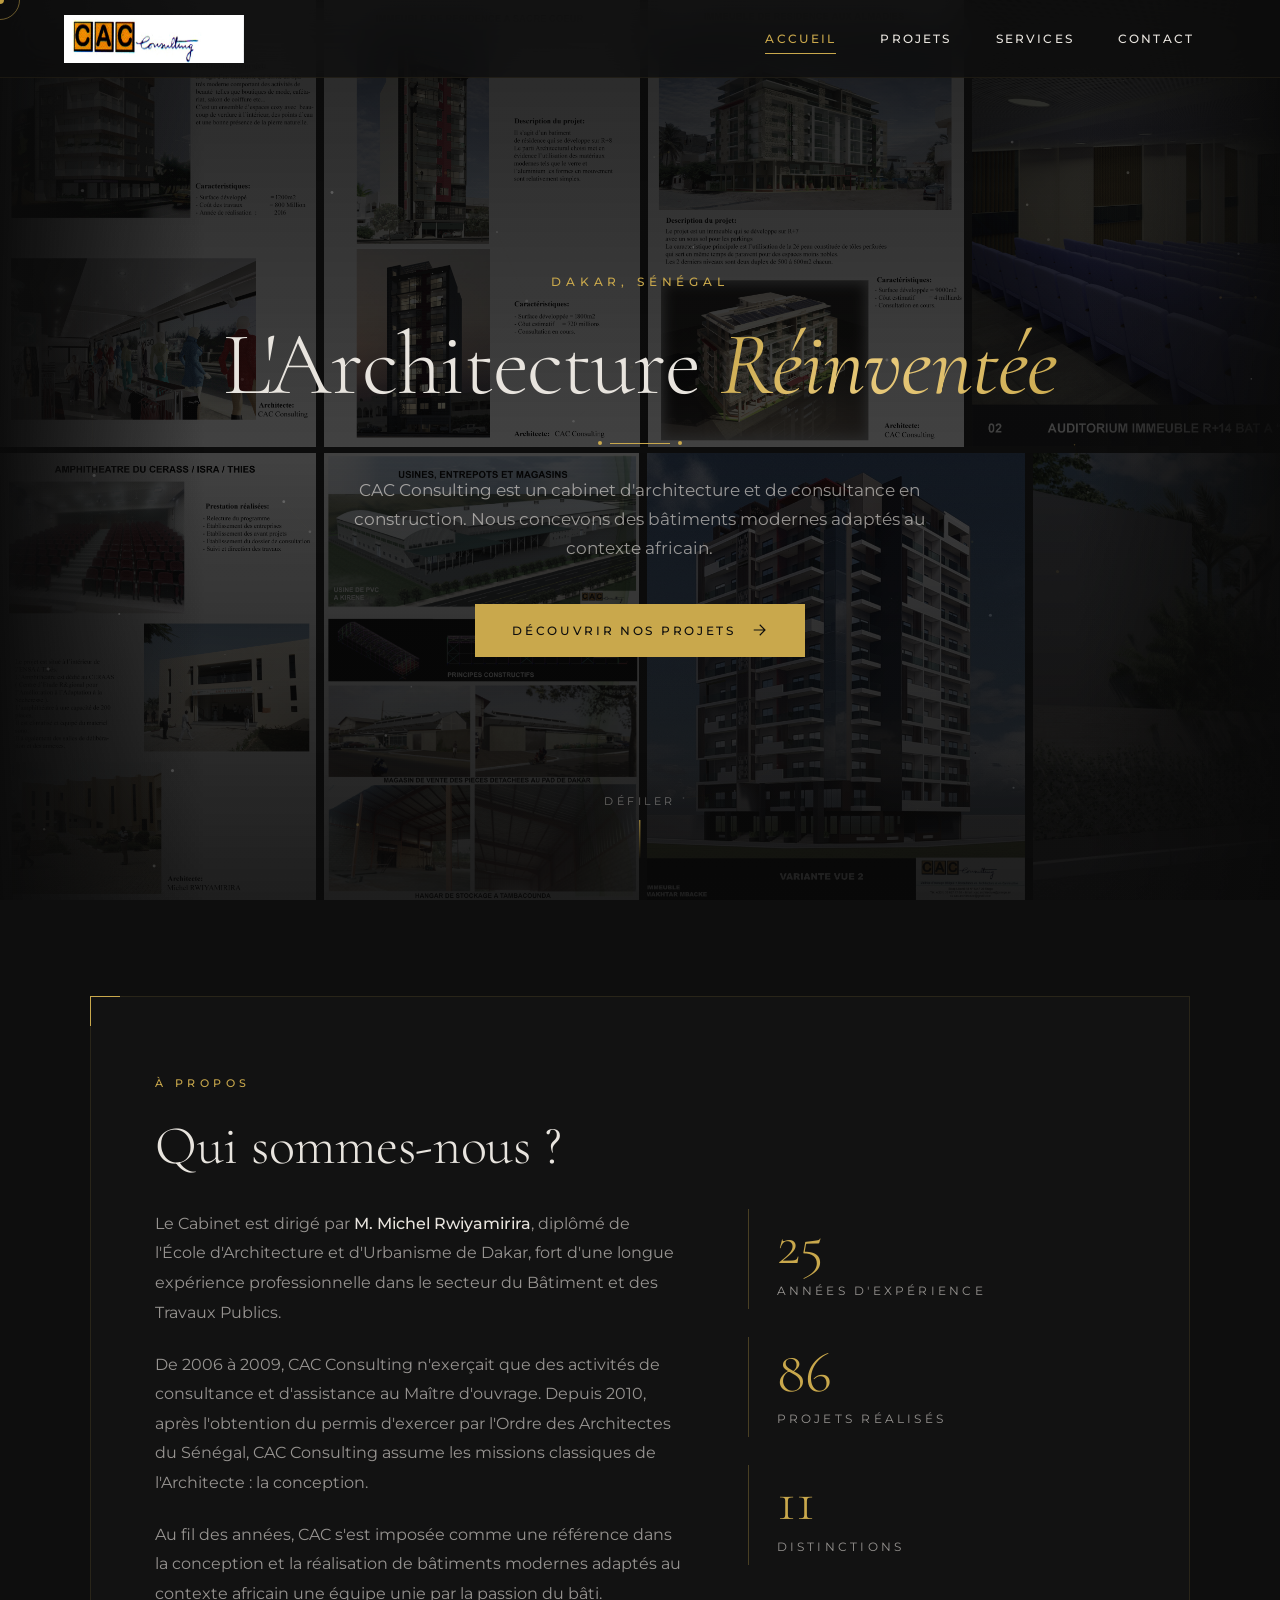
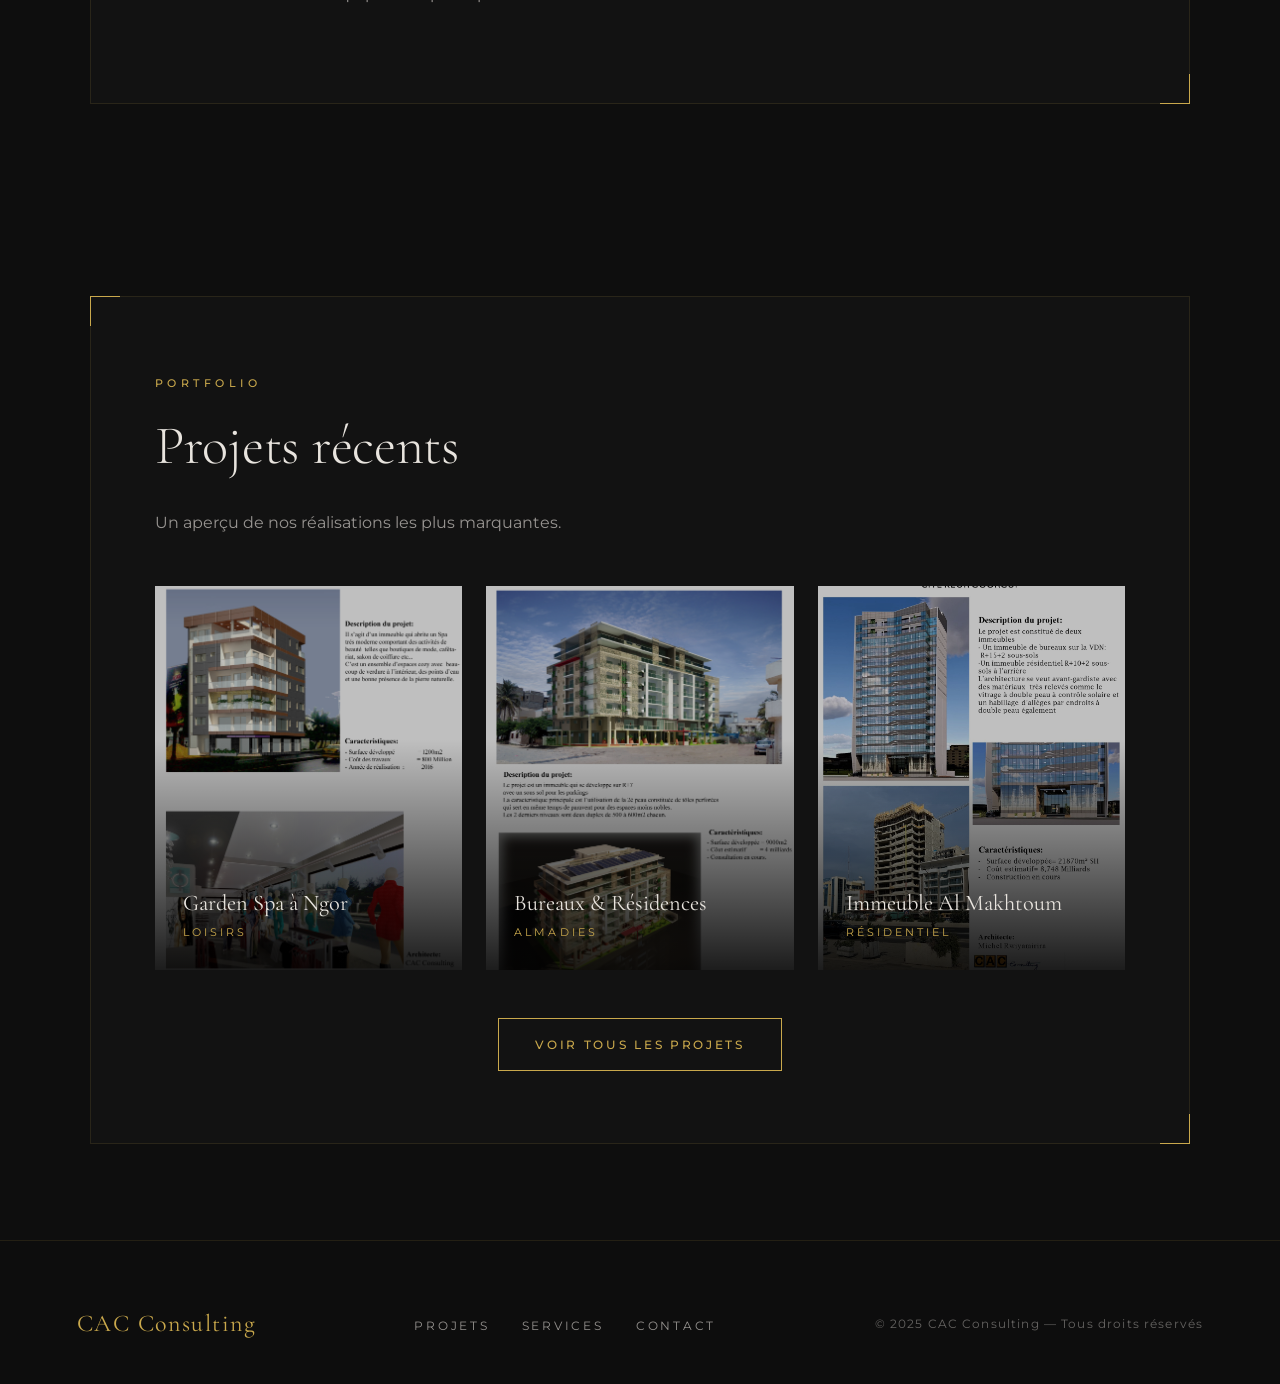
==== commit 0cb903ed: "Mise à jour complète du site" ====
--- a/index.html
+++ b/index.html
@@ -11,7 +11,7 @@
   <title>CAC Consulting - Architecture & Construction</title>
   <link rel="preconnect" href="https://fonts.googleapis.com">
   <link rel="preconnect" href="https://fonts.gstatic.com" crossorigin>
-  <link rel="stylesheet" href="style (2).css">
+  <link rel="stylesheet" href="style.css">
 </head>
 <body class="page-index">
 
@@ -63,7 +63,7 @@
 
   <!-- HEADER -->
   <header>
-    <a href="index (1).html" class="logo-container" aria-label="CAC Consulting — Accueil">
+    <a href="index.html" class="logo-container" aria-label="CAC Consulting — Accueil">
       <img src="logoCAC2018SANSADRESSE.jpg" alt="Logo CAC Consulting" class="logo">
     </a>
     <button class="hamburger" aria-label="Menu" aria-expanded="false">
@@ -71,10 +71,10 @@
     </button>
     <nav aria-label="Navigation principale">
       <ul>
-        <li><a href="index (1).html">Accueil</a></li>
-        <li><a href="projets (2).html">Projets</a></li>
-        <li><a href="services (1).html">Services</a></li>
-        <li><a href="contact (1).html">Contact</a></li>
+        <li><a href="index.html">Accueil</a></li>
+        <li><a href="projets.html">Projets</a></li>
+        <li><a href="services.html">Services</a></li>
+        <li><a href="contact.html">Contact</a></li>
       </ul>
     </nav>
   </header>
@@ -89,7 +89,7 @@
         CAC Consulting est un cabinet d'architecture et de consultance en construction.
         Nous concevons des bâtiments modernes adaptés au contexte africain.
       </p>
-      <a href="projets (2).html" class="btn-primary">
+      <a href="projets.html" class="btn-primary">
         <span>Découvrir nos projets</span>
         <svg viewBox="0 0 24 24" fill="none" stroke="currentColor" stroke-width="1.5" aria-hidden="true">
           <path d="M5 12h14M13 5l7 7-7 7"/>
@@ -144,22 +144,22 @@
       <p class="section-text">Un aperçu de nos réalisations les plus marquantes.</p>
 
       <div class="projects-preview">
-        <a href="projets (2).html" class="preview-card">
+        <a href="projets.html" class="preview-card">
           <img src="images/GARDEN SPA A NGOR copie.jpg" alt="Garden Spa à Ngor" loading="lazy">
           <div class="preview-overlay"><h3>Garden Spa à Ngor</h3><span>Loisirs</span></div>
         </a>
-        <a href="projets (2).html" class="preview-card">
+        <a href="projets.html" class="preview-card">
           <img src="images/MIX BUREAUX ET RESIDENCES AU ALMADIES copie.jpg" alt="Bureaux & Résidences aux Almadies" loading="lazy">
           <div class="preview-overlay"><h3>Bureaux & Résidences</h3><span>Almadies</span></div>
         </a>
-        <a href="projets (2).html" class="preview-card">
+        <a href="projets.html" class="preview-card">
           <img src="images/Diapositive1.JPG" alt="Immeuble Al Makhtoum" loading="lazy">
           <div class="preview-overlay"><h3>Immeuble Al Makhtoum</h3><span>Résidentiel</span></div>
         </a>
       </div>
 
       <div class="cta-center">
-        <a href="projets (2).html" class="btn-outline">Voir tous les projets</a>
+        <a href="projets.html" class="btn-outline">Voir tous les projets</a>
       </div>
     </div>
   </section>
@@ -168,15 +168,15 @@
   <footer>
     <div class="footer-brand">CAC Consulting</div>
     <ul class="footer-links">
-      <li><a href="projets (2).html">Projets</a></li>
-      <li><a href="services (1).html">Services</a></li>
-      <li><a href="contact (1).html">Contact</a></li>
+      <li><a href="projets.html">Projets</a></li>
+      <li><a href="services.html">Services</a></li>
+      <li><a href="contact.html">Contact</a></li>
     </ul>
     <p class="footer-copy">© 2025 CAC Consulting — Tous droits réservés</p>
   </footer>
 
   <button id="topBtn" title="Retour en haut" aria-label="Retour en haut">↑</button>
 
-  <script src="javascript (3).js"></script>
+  <script src="javascript.js"></script>
 </body>
 </html>
--- a/style.css
+++ b/style.css
@@ -0,0 +1,920 @@
+/* ================================================================
+   CAC CONSULTING — style.css
+   Direction : Luxury Architecture — Sombre · Raffiné · Premium
+   ================================================================ */
+
+@import url('https://fonts.googleapis.com/css2?family=Cormorant+Garamond:ital,wght@0,300;0,400;0,500;0,600;1,300;1,400&family=Montserrat:wght@300;400;500;600&display=swap');
+
+/* ────────── Variables ────────── */
+:root {
+  --gold: #c9a84c;
+  --gold-light: #e8c97a;
+  --gold-deep: #a8862d;
+  --dark: #0e0e0e;
+  --dark-2: #161616;
+  --dark-3: #1e1e1e;
+  --dark-4: #262626;
+  --glass: rgba(14, 14, 14, 0.72);
+  --glass-light: rgba(255, 255, 255, 0.04);
+  --text: #e8e4de;
+  --text-muted: rgba(232, 228, 222, 0.62);
+  --text-dim: rgba(232, 228, 222, 0.4);
+  --header-h: 78px;
+  --ease: cubic-bezier(0.25, 0.46, 0.45, 0.94);
+  --ease-out: cubic-bezier(0.16, 1, 0.3, 1);
+}
+
+/* ────────── Reset ────────── */
+*, *::before, *::after { margin: 0; padding: 0; box-sizing: border-box; }
+html { scroll-behavior: smooth; -webkit-font-smoothing: antialiased; }
+img { max-width: 100%; display: block; }
+button { font: inherit; background: none; border: none; color: inherit; cursor: none; }
+a { color: inherit; text-decoration: none; }
+
+body {
+  font-family: 'Montserrat', sans-serif;
+  background: var(--dark);
+  color: var(--text);
+  overflow-x: hidden;
+  cursor: none;
+  line-height: 1.6;
+  font-weight: 400;
+}
+
+::selection { background: var(--gold); color: var(--dark); }
+
+/* ────────── Curseur ────────── */
+#cursor {
+  position: fixed; top: 0; left: 0;
+  width: 8px; height: 8px;
+  background: var(--gold);
+  border-radius: 50%;
+  pointer-events: none;
+  z-index: 9999;
+  transform: translate(-50%, -50%);
+  transition: transform 0.15s var(--ease), background 0.2s;
+  mix-blend-mode: difference;
+}
+#cursor-ring {
+  position: fixed; top: 0; left: 0;
+  width: 40px; height: 40px;
+  border: 1px solid rgba(201, 168, 76, 0.5);
+  border-radius: 50%;
+  pointer-events: none;
+  z-index: 9998;
+  transform: translate(-50%, -50%);
+  transition: transform 0.25s var(--ease-out), opacity 0.3s, border-color 0.3s;
+}
+
+/* ────────── Loader ────────── */
+#page-loader {
+  position: fixed; inset: 0;
+  background: var(--dark);
+  z-index: 9990;
+  display: flex; flex-direction: column;
+  align-items: center; justify-content: center;
+  gap: 24px;
+  transition: opacity 0.8s var(--ease), visibility 0.8s;
+}
+#page-loader.hidden { opacity: 0; visibility: hidden; }
+.loader-logo {
+  font-family: 'Cormorant Garamond', serif;
+  font-size: 2.4rem;
+  font-weight: 300;
+  color: var(--gold);
+  letter-spacing: 0.5em;
+  padding-left: 0.5em;
+}
+.loader-bar {
+  width: 140px; height: 1px;
+  background: rgba(201, 168, 76, 0.15);
+  position: relative; overflow: hidden;
+}
+.loader-bar span {
+  position: absolute; inset: 0;
+  background: linear-gradient(90deg, transparent, var(--gold), transparent);
+  animation: loaderSlide 1.4s var(--ease) infinite;
+}
+@keyframes loaderSlide {
+  0% { transform: translateX(-100%); }
+  100% { transform: translateX(100%); }
+}
+
+/* ────────── Fond parallaxe (autres pages) ────────── */
+#parallax-bg {
+  position: fixed; inset: -20% 0;
+  background: url('images/Makofa am.jpg') center/cover no-repeat;
+  z-index: -2;
+  will-change: transform;
+  filter: brightness(0.24) saturate(0.55) contrast(1.1);
+}
+#particles-canvas {
+  position: fixed; inset: 0;
+  z-index: -1;
+  pointer-events: none;
+  opacity: 0.55;
+}
+
+/* ────────── Bandeau images (index) ────────── */
+.bg-strip-wrapper {
+  position: fixed; inset: 0;
+  z-index: -3;
+  overflow: hidden;
+}
+.bg-strip-wrapper::before {
+  content: ''; position: absolute; inset: 0;
+  background:
+    linear-gradient(to right, rgba(10,10,10,0.94) 0%, transparent 16%),
+    linear-gradient(to left,  rgba(10,10,10,0.94) 0%, transparent 16%);
+  z-index: 3; pointer-events: none;
+}
+.bg-strip-wrapper::after {
+  content: ''; position: absolute; inset: 0;
+  background: linear-gradient(to bottom,
+    rgba(10,10,10,0.74) 0%,
+    rgba(10,10,10,0.5) 50%,
+    rgba(10,10,10,0.82) 100%);
+  z-index: 2;
+}
+.bg-strip-divider {
+  position: fixed; top: 50%; left: 0;
+  width: 100%; height: 6px;
+  background: var(--dark);
+  z-index: 0;
+  transform: translateY(-50%);
+}
+.bg-strip {
+  display: flex; position: absolute; left: 0;
+  gap: 8px; will-change: transform;
+}
+.bg-strip.row-1 { top: 0; height: calc(50% - 3px); animation: scrollLeft 60s linear infinite; }
+.bg-strip.row-2 { bottom: 0; height: calc(50% - 3px); animation: scrollRight 68s linear infinite; }
+.bg-strip img {
+  height: 100%; width: auto; flex-shrink: 0;
+  object-fit: cover;
+  filter: brightness(0.48) saturate(0.55);
+}
+@keyframes scrollLeft  { from { transform: translateX(0); } to { transform: translateX(-50%); } }
+@keyframes scrollRight { from { transform: translateX(-50%); } to { transform: translateX(0); } }
+
+/* ────────── Header ────────── */
+header {
+  position: fixed; top: 0; left: 0;
+  width: 100%; height: var(--header-h);
+  display: flex; justify-content: space-between; align-items: center;
+  padding: 0 5%;
+  background: rgba(14, 14, 14, 0.78);
+  backdrop-filter: blur(18px);
+  -webkit-backdrop-filter: blur(18px);
+  border-bottom: 1px solid rgba(201, 168, 76, 0.08);
+  z-index: 1000;
+  transition: height 0.4s var(--ease), background 0.4s, border-color 0.4s;
+}
+header.scrolled {
+  height: 62px;
+  background: rgba(14, 14, 14, 0.92);
+  border-bottom-color: rgba(201, 168, 76, 0.18);
+}
+.logo-container { height: 48px; display: flex; align-items: center; }
+.logo { height: 100%; width: auto; max-width: 180px; transition: opacity 0.3s; }
+.logo:hover { opacity: 0.85; }
+
+nav ul { display: flex; list-style: none; gap: 0; }
+nav a {
+  display: block;
+  padding: 10px 22px;
+  color: var(--text);
+  font-size: 0.75rem;
+  font-weight: 500;
+  letter-spacing: 0.18em;
+  text-transform: uppercase;
+  transition: color 0.3s;
+  position: relative;
+}
+nav a::after {
+  content: ''; position: absolute;
+  bottom: 4px; left: 22px;
+  width: 0; height: 1px;
+  background: var(--gold);
+  transition: width 0.4s var(--ease-out);
+}
+nav a:hover, nav a.active { color: var(--gold); }
+nav a:hover::after, nav a.active::after { width: calc(100% - 44px); }
+
+.hamburger {
+  display: none; flex-direction: column;
+  gap: 5px; padding: 4px;
+}
+.hamburger span {
+  display: block; width: 26px; height: 1.5px;
+  background: var(--text);
+  transition: all 0.35s var(--ease);
+}
+.hamburger.open span:nth-child(1) { transform: translateY(6.5px) rotate(45deg); background: var(--gold); }
+.hamburger.open span:nth-child(2) { opacity: 0; }
+.hamburger.open span:nth-child(3) { transform: translateY(-6.5px) rotate(-45deg); background: var(--gold); }
+
+/* ────────── HERO ────────── */
+.hero {
+  min-height: 100vh;
+  display: flex; flex-direction: column;
+  align-items: center; justify-content: center;
+  padding: calc(var(--header-h) + 3rem) 6% 6rem;
+  position: relative;
+  text-align: center;
+}
+.hero-compact { min-height: 78vh; }
+.hero-inner { max-width: 900px; animation: fadeUp 1.1s var(--ease-out) both; }
+.hero-eyebrow {
+  font-size: 0.72rem;
+  letter-spacing: 0.42em;
+  text-transform: uppercase;
+  color: var(--gold);
+  margin-bottom: 1.75rem;
+  font-weight: 500;
+}
+.hero-title {
+  font-family: 'Cormorant Garamond', serif;
+  font-size: clamp(2.6rem, 7vw, 5.6rem);
+  font-weight: 300;
+  line-height: 1.02;
+  letter-spacing: -0.01em;
+  color: var(--text);
+  margin-bottom: 2rem;
+}
+.hero-title em {
+  font-style: italic;
+  font-weight: 400;
+  color: var(--gold);
+  background: linear-gradient(120deg, var(--gold), var(--gold-light), var(--gold));
+  -webkit-background-clip: text;
+  background-clip: text;
+  -webkit-text-fill-color: transparent;
+}
+.hero-divider {
+  width: 60px; height: 1px;
+  background: var(--gold);
+  margin: 0 auto 2rem;
+  position: relative;
+}
+.hero-divider::before, .hero-divider::after {
+  content: ''; position: absolute; top: 50%;
+  width: 4px; height: 4px;
+  border-radius: 50%;
+  background: var(--gold);
+  transform: translateY(-50%);
+}
+.hero-divider::before { left: -12px; }
+.hero-divider::after { right: -12px; }
+.hero-text {
+  font-size: 1.05rem;
+  color: var(--text-muted);
+  max-width: 620px;
+  margin: 0 auto 2.5rem;
+  line-height: 1.75;
+}
+
+.scroll-hint {
+  position: absolute; bottom: 2.5rem; left: 50%;
+  transform: translateX(-50%);
+  display: flex; flex-direction: column;
+  align-items: center; gap: 10px;
+  color: var(--text-dim);
+  font-size: 0.68rem;
+  letter-spacing: 0.32em;
+  text-transform: uppercase;
+  animation: floatY 2.4s ease-in-out infinite;
+}
+.scroll-arrow {
+  width: 1px; height: 40px;
+  background: linear-gradient(to bottom, var(--gold), transparent);
+}
+@keyframes floatY {
+  0%, 100% { transform: translate(-50%, 0); }
+  50%      { transform: translate(-50%, 8px); }
+}
+@keyframes fadeUp {
+  from { opacity: 0; transform: translateY(30px); }
+  to   { opacity: 1; transform: translateY(0); }
+}
+
+/* ────────── Boutons ────────── */
+.btn-primary, .btn-outline {
+  display: inline-flex; align-items: center; gap: 14px;
+  padding: 16px 36px;
+  font-size: 0.76rem;
+  font-weight: 500;
+  letter-spacing: 0.22em;
+  text-transform: uppercase;
+  border: 1px solid var(--gold);
+  position: relative;
+  overflow: hidden;
+  transition: color 0.4s var(--ease), border-color 0.4s;
+  cursor: none;
+}
+.btn-primary { background: var(--gold); color: var(--dark); }
+.btn-primary::before {
+  content: ''; position: absolute; inset: 0;
+  background: var(--gold-light);
+  transform: translateX(-101%);
+  transition: transform 0.5s var(--ease-out);
+  z-index: 0;
+}
+.btn-primary:hover::before { transform: translateX(0); }
+.btn-primary > * { position: relative; z-index: 1; }
+.btn-primary svg { width: 18px; height: 18px; transition: transform 0.4s var(--ease-out); }
+.btn-primary:hover svg { transform: translateX(6px); }
+
+.btn-outline { color: var(--gold); }
+.btn-outline:hover { background: var(--gold); color: var(--dark); }
+
+.cta-center { text-align: center; margin-top: 3rem; }
+
+/* ────────── Sections ────────── */
+.section-wrapper {
+  padding: 6rem 6%;
+  position: relative;
+  z-index: 1;
+}
+.section-box {
+  max-width: 1100px;
+  margin: 0 auto;
+  background: rgba(22, 22, 22, 0.72);
+  backdrop-filter: blur(14px);
+  -webkit-backdrop-filter: blur(14px);
+  border: 1px solid rgba(201, 168, 76, 0.12);
+  padding: 4.5rem 4rem;
+  position: relative;
+}
+.section-box-wide { max-width: 1360px; padding: 4.5rem 5rem; }
+.section-box::before {
+  content: ''; position: absolute;
+  top: -1px; left: -1px; width: 30px; height: 30px;
+  border-top: 1px solid var(--gold);
+  border-left: 1px solid var(--gold);
+}
+.section-box::after {
+  content: ''; position: absolute;
+  bottom: -1px; right: -1px; width: 30px; height: 30px;
+  border-bottom: 1px solid var(--gold);
+  border-right: 1px solid var(--gold);
+}
+
+.section-label {
+  display: inline-block;
+  font-size: 0.7rem;
+  letter-spacing: 0.4em;
+  text-transform: uppercase;
+  color: var(--gold);
+  margin-bottom: 1.5rem;
+  font-weight: 500;
+}
+.section-title {
+  font-family: 'Cormorant Garamond', serif;
+  font-size: clamp(2rem, 4.4vw, 3.4rem);
+  font-weight: 300;
+  line-height: 1.1;
+  margin-bottom: 2rem;
+  letter-spacing: -0.005em;
+}
+.section-text {
+  max-width: 720px;
+  color: var(--text-muted);
+  margin-bottom: 3rem;
+  font-size: 1rem;
+  line-height: 1.8;
+}
+
+/* ────────── À propos ────────── */
+.about-grid {
+  display: grid;
+  grid-template-columns: 1.4fr 1fr;
+  gap: 4rem;
+  align-items: start;
+}
+.about-text p {
+  color: var(--text-muted);
+  margin-bottom: 1.4rem;
+  line-height: 1.85;
+}
+.about-text strong { color: var(--text); font-weight: 500; }
+
+.about-stats { display: grid; gap: 1.75rem; }
+.stat {
+  border-left: 1px solid rgba(201, 168, 76, 0.3);
+  padding: 0.5rem 0 0.5rem 1.75rem;
+}
+.stat-num {
+  font-family: 'Cormorant Garamond', serif;
+  font-size: 3.6rem;
+  font-weight: 300;
+  color: var(--gold);
+  line-height: 1;
+}
+.stat-label {
+  font-size: 0.72rem;
+  letter-spacing: 0.28em;
+  text-transform: uppercase;
+  color: var(--text-muted);
+  margin-top: 0.5rem;
+}
+
+/* ────────── Projets — aperçu (index) ────────── */
+.projects-preview {
+  display: grid;
+  grid-template-columns: repeat(3, 1fr);
+  gap: 1.5rem;
+}
+.preview-card {
+  position: relative;
+  aspect-ratio: 4 / 5;
+  overflow: hidden;
+  cursor: none;
+}
+.preview-card img {
+  width: 100%; height: 100%;
+  object-fit: cover;
+  transition: transform 1.2s var(--ease-out), filter 0.6s;
+  filter: brightness(0.75) saturate(0.85);
+}
+.preview-card:hover img { transform: scale(1.08); filter: brightness(0.9) saturate(1); }
+.preview-overlay {
+  position: absolute; inset: 0;
+  padding: 1.75rem;
+  display: flex; flex-direction: column; justify-content: flex-end;
+  background: linear-gradient(to top, rgba(0,0,0,0.85) 0%, transparent 60%);
+}
+.preview-overlay h3 {
+  font-family: 'Cormorant Garamond', serif;
+  font-size: 1.4rem; font-weight: 400;
+  color: var(--text);
+  margin-bottom: 4px;
+}
+.preview-overlay span {
+  font-size: 0.68rem;
+  letter-spacing: 0.28em;
+  text-transform: uppercase;
+  color: var(--gold);
+}
+
+/* ────────── Projets — grille complète ────────── */
+.filters-wrapper {
+  padding: 2rem 6% 0;
+  display: flex; justify-content: center;
+  position: relative; z-index: 1;
+}
+.filters {
+  display: flex; flex-wrap: wrap; gap: 0.5rem;
+  justify-content: center;
+  background: rgba(22, 22, 22, 0.72);
+  backdrop-filter: blur(12px);
+  padding: 0.5rem;
+  border: 1px solid rgba(201, 168, 76, 0.12);
+}
+.filter-btn {
+  padding: 12px 22px;
+  font-size: 0.7rem;
+  letter-spacing: 0.2em;
+  text-transform: uppercase;
+  color: var(--text-muted);
+  transition: color 0.3s, background 0.3s;
+  cursor: none;
+}
+.filter-btn:hover { color: var(--gold); }
+.filter-btn.active { background: var(--gold); color: var(--dark); font-weight: 500; }
+
+.projects-grid {
+  display: grid;
+  grid-template-columns: repeat(auto-fill, minmax(320px, 1fr));
+  gap: 1.75rem;
+  margin-top: 1rem;
+}
+.project-card {
+  position: relative;
+  background: var(--dark-2);
+  border: 1px solid rgba(255, 255, 255, 0.04);
+  overflow: hidden;
+  cursor: none;
+  transition: transform 0.5s var(--ease-out), border-color 0.4s, box-shadow 0.5s;
+  opacity: 0; transform: translateY(24px);
+}
+.project-card.revealed { opacity: 1; transform: translateY(0); }
+.project-card.hidden { display: none; }
+.project-card:hover {
+  transform: translateY(-6px);
+  border-color: rgba(201, 168, 76, 0.35);
+  box-shadow: 0 20px 60px -20px rgba(0, 0, 0, 0.8);
+}
+
+.project-media {
+  position: relative;
+  aspect-ratio: 4 / 3;
+  overflow: hidden;
+  background: var(--dark-3);
+}
+.project-media img {
+  position: absolute; inset: 0;
+  width: 100%; height: 100%;
+  object-fit: cover;
+  opacity: 0;
+  transition: opacity 0.8s var(--ease), transform 1.2s var(--ease-out);
+}
+.project-media img.active { opacity: 1; }
+.project-card:hover .project-media img.active { transform: scale(1.06); }
+
+.project-dots {
+  position: absolute;
+  bottom: 12px; left: 50%;
+  transform: translateX(-50%);
+  display: flex; gap: 6px;
+  z-index: 2;
+}
+.project-dot {
+  width: 6px; height: 6px;
+  border-radius: 50%;
+  background: rgba(255,255,255,0.4);
+  transition: background 0.3s, width 0.3s;
+}
+.project-dot.active { background: var(--gold); width: 18px; border-radius: 3px; }
+
+.project-badge {
+  position: absolute; top: 14px; left: 14px;
+  padding: 6px 12px;
+  background: rgba(14, 14, 14, 0.8);
+  backdrop-filter: blur(8px);
+  color: var(--gold);
+  font-size: 0.62rem;
+  letter-spacing: 0.25em;
+  text-transform: uppercase;
+  z-index: 2;
+}
+
+.project-info { padding: 1.6rem 1.75rem 1.75rem; }
+.project-meta {
+  display: flex; justify-content: space-between;
+  font-size: 0.65rem;
+  letter-spacing: 0.24em;
+  text-transform: uppercase;
+  color: var(--gold);
+  margin-bottom: 0.75rem;
+}
+.project-info h3 {
+  font-family: 'Cormorant Garamond', serif;
+  font-size: 1.45rem;
+  font-weight: 400;
+  color: var(--text);
+  line-height: 1.25;
+  margin-bottom: 0.4rem;
+}
+.project-loc {
+  font-size: 0.82rem;
+  color: var(--text-muted);
+  margin-bottom: 1.2rem;
+}
+.project-cta {
+  display: inline-flex; align-items: center; gap: 8px;
+  font-size: 0.7rem;
+  letter-spacing: 0.24em;
+  text-transform: uppercase;
+  color: var(--gold);
+  padding-top: 1rem;
+  border-top: 1px solid rgba(201, 168, 76, 0.15);
+}
+.project-cta svg { width: 14px; height: 14px; transition: transform 0.35s var(--ease-out); }
+.project-card:hover .project-cta svg { transform: translateX(5px); }
+
+.projects-note {
+  margin-top: 3rem;
+  padding: 1.4rem 1.75rem;
+  background: rgba(201, 168, 76, 0.06);
+  border-left: 2px solid var(--gold);
+  font-size: 0.85rem;
+  color: var(--text-muted);
+  line-height: 1.7;
+}
+.projects-note code {
+  font-family: 'SF Mono', Menlo, monospace;
+  font-size: 0.78rem;
+  background: rgba(0,0,0,0.4);
+  padding: 2px 8px;
+  color: var(--gold-light);
+}
+
+/* ────────── Services ────────── */
+.services-grid {
+  display: grid;
+  grid-template-columns: repeat(auto-fit, minmax(280px, 1fr));
+  gap: 1.5rem;
+  margin-top: 1rem;
+}
+.service-item {
+  padding: 2.5rem 2rem;
+  background: rgba(30, 30, 30, 0.5);
+  border: 1px solid rgba(255, 255, 255, 0.04);
+  transition: all 0.5s var(--ease-out);
+  position: relative;
+  overflow: hidden;
+}
+.service-item::before {
+  content: ''; position: absolute;
+  top: 0; left: 0;
+  width: 0; height: 1px;
+  background: var(--gold);
+  transition: width 0.6s var(--ease-out);
+}
+.service-item:hover {
+  transform: translateY(-6px);
+  border-color: rgba(201, 168, 76, 0.3);
+  background: rgba(30, 30, 30, 0.85);
+}
+.service-item:hover::before { width: 100%; }
+
+.service-num {
+  font-family: 'Cormorant Garamond', serif;
+  font-size: 3rem;
+  font-weight: 300;
+  color: var(--gold);
+  line-height: 1;
+  margin-bottom: 1.25rem;
+  opacity: 0.85;
+}
+.service-item h3 {
+  font-family: 'Cormorant Garamond', serif;
+  font-size: 1.5rem;
+  font-weight: 500;
+  color: var(--text);
+  margin-bottom: 0.9rem;
+  line-height: 1.25;
+}
+.service-item p {
+  color: var(--text-muted);
+  font-size: 0.92rem;
+  line-height: 1.75;
+}
+
+/* ────────── Contact ────────── */
+.contact-layout {
+  display: grid;
+  grid-template-columns: 1fr 1.4fr;
+  gap: 4rem;
+  align-items: start;
+}
+.contact-info h3 {
+  font-family: 'Cormorant Garamond', serif;
+  font-size: 1.6rem;
+  font-weight: 400;
+  color: var(--text);
+  margin-bottom: 2rem;
+  padding-bottom: 1rem;
+  border-bottom: 1px solid rgba(201, 168, 76, 0.15);
+}
+.info-item { margin-bottom: 1.75rem; }
+.info-label {
+  display: block;
+  font-size: 0.68rem;
+  letter-spacing: 0.3em;
+  text-transform: uppercase;
+  color: var(--gold);
+  margin-bottom: 0.5rem;
+}
+.info-item a, .info-item p {
+  color: var(--text);
+  font-size: 0.98rem;
+  line-height: 1.6;
+  transition: color 0.3s;
+}
+.info-item a:hover { color: var(--gold-light); }
+
+.contact-form { display: flex; flex-direction: column; gap: 1.25rem; }
+.form-row { display: grid; grid-template-columns: 1fr 1fr; gap: 1.25rem; }
+.contact-form label { display: flex; flex-direction: column; gap: 0.5rem; }
+.contact-form span {
+  font-size: 0.68rem;
+  letter-spacing: 0.28em;
+  text-transform: uppercase;
+  color: var(--text-muted);
+}
+.contact-form input,
+.contact-form textarea {
+  background: rgba(14, 14, 14, 0.6);
+  border: 1px solid rgba(255, 255, 255, 0.08);
+  padding: 14px 16px;
+  color: var(--text);
+  font-family: inherit;
+  font-size: 0.95rem;
+  transition: border-color 0.3s, background 0.3s;
+  cursor: none;
+}
+.contact-form input:focus,
+.contact-form textarea:focus {
+  outline: none;
+  border-color: var(--gold);
+  background: rgba(14, 14, 14, 0.85);
+}
+.contact-form textarea { resize: vertical; min-height: 130px; font-family: inherit; }
+.contact-form button { align-self: flex-start; margin-top: 0.5rem; }
+
+/* ────────── Lightbox ────────── */
+#lightbox {
+  position: fixed; inset: 0;
+  background: rgba(8, 8, 8, 0.96);
+  backdrop-filter: blur(20px);
+  z-index: 9995;
+  display: none;
+  align-items: center; justify-content: center;
+  padding: 5% 6%;
+  opacity: 0;
+  transition: opacity 0.4s var(--ease);
+}
+#lightbox.active { display: flex; opacity: 1; }
+
+.lb-close, .lb-nav {
+  position: absolute;
+  width: 48px; height: 48px;
+  border: 1px solid rgba(201, 168, 76, 0.35);
+  color: var(--gold);
+  font-size: 1.4rem;
+  display: flex; align-items: center; justify-content: center;
+  transition: background 0.3s, color 0.3s, border-color 0.3s, transform 0.3s;
+  z-index: 2;
+  cursor: none;
+}
+.lb-close:hover, .lb-nav:hover {
+  background: var(--gold); color: var(--dark);
+  border-color: var(--gold);
+}
+.lb-close { top: 2.5%; right: 3%; }
+.lb-nav { top: 50%; transform: translateY(-50%); }
+.lb-nav:hover { transform: translateY(-50%) scale(1.08); }
+.lb-prev { left: 2%; }
+.lb-next { right: 2%; }
+
+.lb-inner {
+  display: grid;
+  grid-template-columns: 1.6fr 1fr;
+  gap: 3rem;
+  max-width: 1400px;
+  width: 100%;
+  max-height: 90vh;
+  align-items: center;
+}
+.lb-inner figure {
+  height: 82vh;
+  display: flex; align-items: center; justify-content: center;
+  background: var(--dark-2);
+  border: 1px solid rgba(201, 168, 76, 0.15);
+}
+.lb-inner img {
+  max-width: 100%; max-height: 100%;
+  object-fit: contain;
+  transition: opacity 0.4s var(--ease), transform 0.4s var(--ease-out);
+}
+.lb-info { padding: 1rem 0; }
+.lb-eyebrow {
+  font-size: 0.68rem;
+  letter-spacing: 0.32em;
+  text-transform: uppercase;
+  color: var(--gold);
+  margin-bottom: 1rem;
+}
+.lb-info h3 {
+  font-family: 'Cormorant Garamond', serif;
+  font-size: 2.2rem;
+  font-weight: 400;
+  color: var(--text);
+  margin-bottom: 1.25rem;
+  line-height: 1.15;
+}
+.lb-info p:not(.lb-eyebrow):not(.lb-counter) {
+  color: var(--text-muted);
+  line-height: 1.75;
+  margin-bottom: 1.75rem;
+}
+.lb-thumbs {
+  display: flex; flex-wrap: wrap; gap: 0.5rem;
+  margin-bottom: 1.5rem;
+}
+.lb-thumb {
+  width: 64px; height: 64px;
+  object-fit: cover;
+  border: 1px solid rgba(255,255,255,0.1);
+  opacity: 0.55;
+  transition: all 0.3s;
+  cursor: none;
+}
+.lb-thumb:hover { opacity: 0.85; }
+.lb-thumb.active { opacity: 1; border-color: var(--gold); }
+.lb-counter {
+  font-size: 0.7rem;
+  letter-spacing: 0.28em;
+  text-transform: uppercase;
+  color: var(--text-dim);
+}
+
+/* ────────── Footer ────────── */
+footer {
+  padding: 4rem 6% 2.5rem;
+  display: flex;
+  justify-content: space-between;
+  align-items: center;
+  flex-wrap: wrap;
+  gap: 1.75rem;
+  background: rgba(14, 14, 14, 0.94);
+  border-top: 1px solid rgba(201, 168, 76, 0.12);
+  position: relative;
+  z-index: 1;
+}
+.footer-brand {
+  font-family: 'Cormorant Garamond', serif;
+  font-size: 1.5rem;
+  font-weight: 400;
+  color: var(--gold);
+  letter-spacing: 0.06em;
+}
+.footer-links { display: flex; list-style: none; gap: 2rem; }
+.footer-links a {
+  font-size: 0.72rem;
+  letter-spacing: 0.24em;
+  text-transform: uppercase;
+  color: var(--text-muted);
+  transition: color 0.3s;
+}
+.footer-links a:hover { color: var(--gold); }
+.footer-copy {
+  font-size: 0.72rem;
+  color: var(--text-dim);
+  letter-spacing: 0.1em;
+}
+
+/* ────────── Bouton retour haut ────────── */
+#topBtn {
+  position: fixed; bottom: 2rem; right: 2rem;
+  width: 46px; height: 46px;
+  background: rgba(14,14,14,0.9);
+  border: 1px solid var(--gold);
+  color: var(--gold);
+  font-size: 1.2rem;
+  display: none;
+  align-items: center; justify-content: center;
+  transition: all 0.3s var(--ease-out);
+  z-index: 500;
+  cursor: none;
+}
+#topBtn.show { display: flex; }
+#topBtn:hover {
+  background: var(--gold); color: var(--dark);
+  transform: translateY(-4px);
+  box-shadow: 0 10px 30px rgba(201, 168, 76, 0.3);
+}
+
+/* ────────── Fade-in ────────── */
+.fade-in { opacity: 0; transform: translateY(30px); transition: opacity 0.9s var(--ease-out), transform 0.9s var(--ease-out); }
+.fade-in.visible { opacity: 1; transform: translateY(0); }
+
+/* ────────── Responsive ────────── */
+@media (max-width: 1024px) {
+  .about-grid, .contact-layout { grid-template-columns: 1fr; gap: 2.5rem; }
+  .projects-preview { grid-template-columns: repeat(2, 1fr); }
+  .section-box, .section-box-wide { padding: 3.5rem 2.5rem; }
+  .lb-inner { grid-template-columns: 1fr; gap: 1.5rem; }
+  .lb-inner figure { height: 55vh; }
+}
+
+@media (max-width: 768px) {
+  :root { --header-h: 64px; }
+  .hamburger { display: flex; }
+
+  nav {
+    position: fixed; top: var(--header-h); left: 0;
+    width: 100%; height: 0;
+    background: rgba(14, 14, 14, 0.98);
+    backdrop-filter: blur(20px);
+    overflow: hidden;
+    transition: height 0.5s var(--ease-out);
+  }
+  nav.open { height: calc(100vh - var(--header-h)); }
+  nav ul { flex-direction: column; padding: 2.5rem; gap: 0.5rem; }
+  nav a { font-size: 1.05rem; padding: 14px 0; letter-spacing: 0.24em; }
+  nav a::after { display: none; }
+
+  .section-wrapper { padding: 4rem 5%; }
+  .section-box, .section-box-wide { padding: 2.5rem 1.5rem; }
+  .projects-preview { grid-template-columns: 1fr; }
+  .projects-grid { grid-template-columns: 1fr; }
+  .services-grid { grid-template-columns: 1fr; }
+  .form-row { grid-template-columns: 1fr; }
+  .filters { padding: 0.4rem; }
+  .filter-btn { padding: 10px 14px; font-size: 0.62rem; letter-spacing: 0.16em; }
+
+  footer { flex-direction: column; text-align: center; padding: 3rem 5% 2rem; }
+  .footer-links { justify-content: center; flex-wrap: wrap; gap: 1.25rem; }
+
+  #cursor, #cursor-ring { display: none; }
+  body, button, a, input, textarea, .filter-btn, .project-card,
+  .lb-close, .lb-nav, .lb-thumb, .service-item, #topBtn { cursor: auto; }
+  .contact-form input, .contact-form textarea { cursor: text; }
+
+  .lb-close { top: 1rem; right: 1rem; width: 42px; height: 42px; }
+  .lb-nav { width: 42px; height: 42px; }
+  .lb-info h3 { font-size: 1.6rem; }
+}
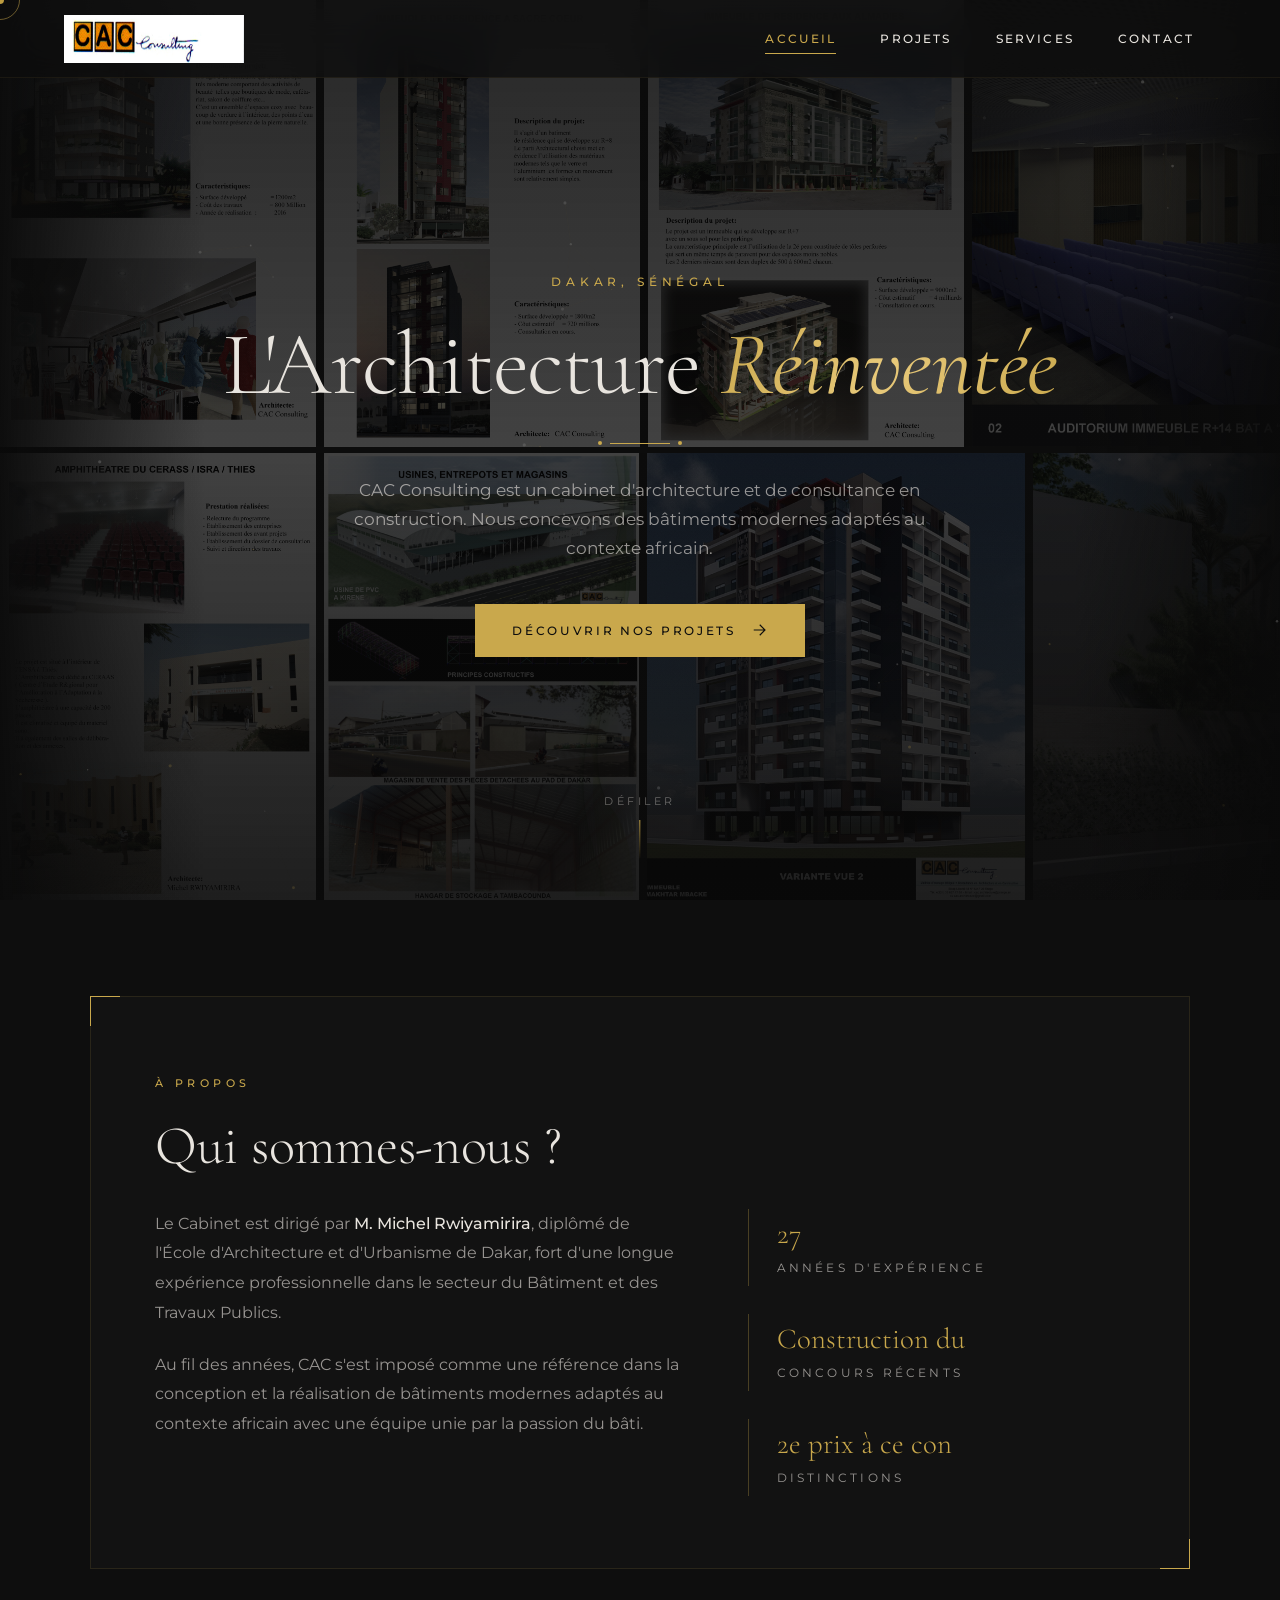
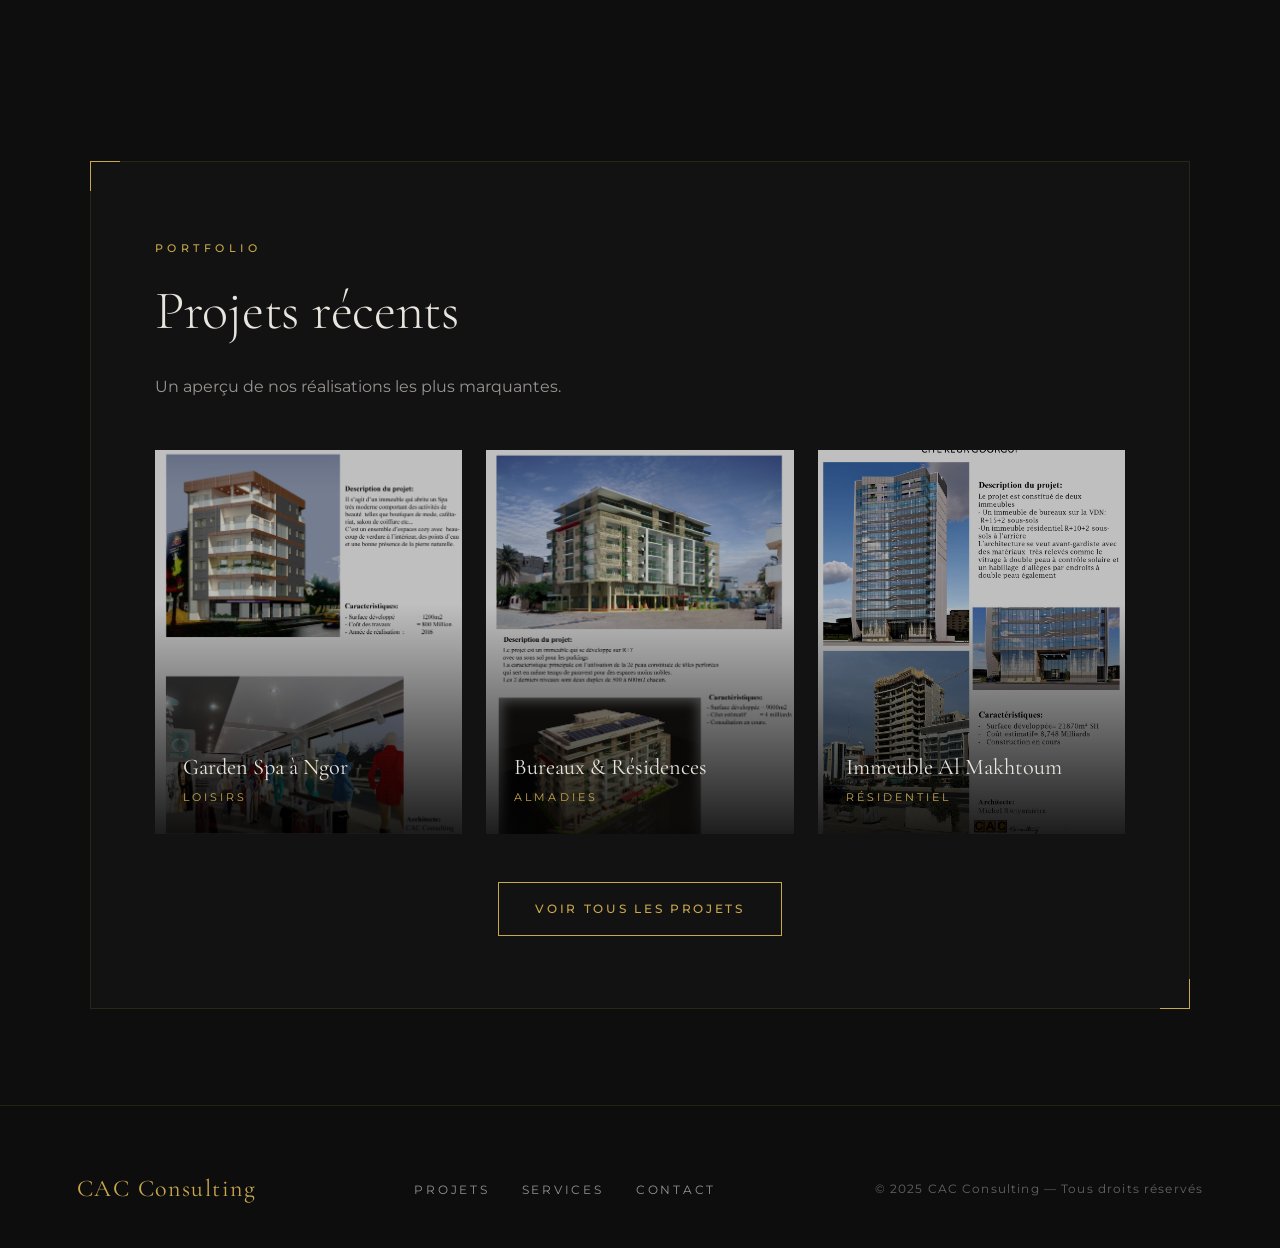
==== commit 3b07a123: "changements finaux" ====
--- a/index.html
+++ b/index.html
@@ -116,21 +116,17 @@
             et d'Urbanisme de Dakar, fort d'une longue expérience professionnelle dans le secteur du Bâtiment
             et des Travaux Publics.
           </p>
+
           <p>
-            De 2006 à 2009, CAC Consulting n'exerçait que des activités de consultance et d'assistance
-            au Maître d'ouvrage. Depuis 2010, après l'obtention du permis d'exercer par l'Ordre des
-            Architectes du Sénégal, CAC Consulting assume les missions classiques de l'Architecte : la conception.
-          </p>
-          <p>
-            Au fil des années, CAC s'est imposée comme une référence dans la conception et la réalisation
-            de bâtiments modernes adaptés au contexte africain une équipe unie par la passion du bâti.
+            Au fil des années, CAC s'est imposé comme une référence dans la conception et la réalisation
+            de bâtiments modernes adaptés au contexte africain avec une équipe unie par la passion du bâti.
           </p>
         </div>
 
         <div class="about-stats">
           <div class="stat"><div class="stat-num" data-count="35">0</div><div class="stat-label">Années d'expérience</div></div>
-          <div class="stat"><div class="stat-num" data-count="120">0</div><div class="stat-label">Projets réalisés</div></div>
-          <div class="stat"><div class="stat-num" data-count="15">0</div><div class="stat-label">Distinctions</div></div>
+          <div class="stat"><div class="stat-num" data-text="Construction du siège de l'inter-syndicale de la Sonatel">0</div><div class="stat-label">Concours Récents</div></div>
+          <div class="stat"><div class="stat-num" data-text="2e prix à ce concours">0</div><div class="stat-label">Distinctions</div></div>
         </div>
       </div>
     </div>
--- a/style.css
+++ b/style.css
@@ -918,3 +918,7 @@
   .lb-nav { width: 42px; height: 42px; }
   .lb-info h3 { font-size: 1.6rem; }
 }
+.stat-num {
+    font-size: 1.8rem; /* Ajuste la valeur selon tes préférences */
+    line-height: 1.2;
+}
